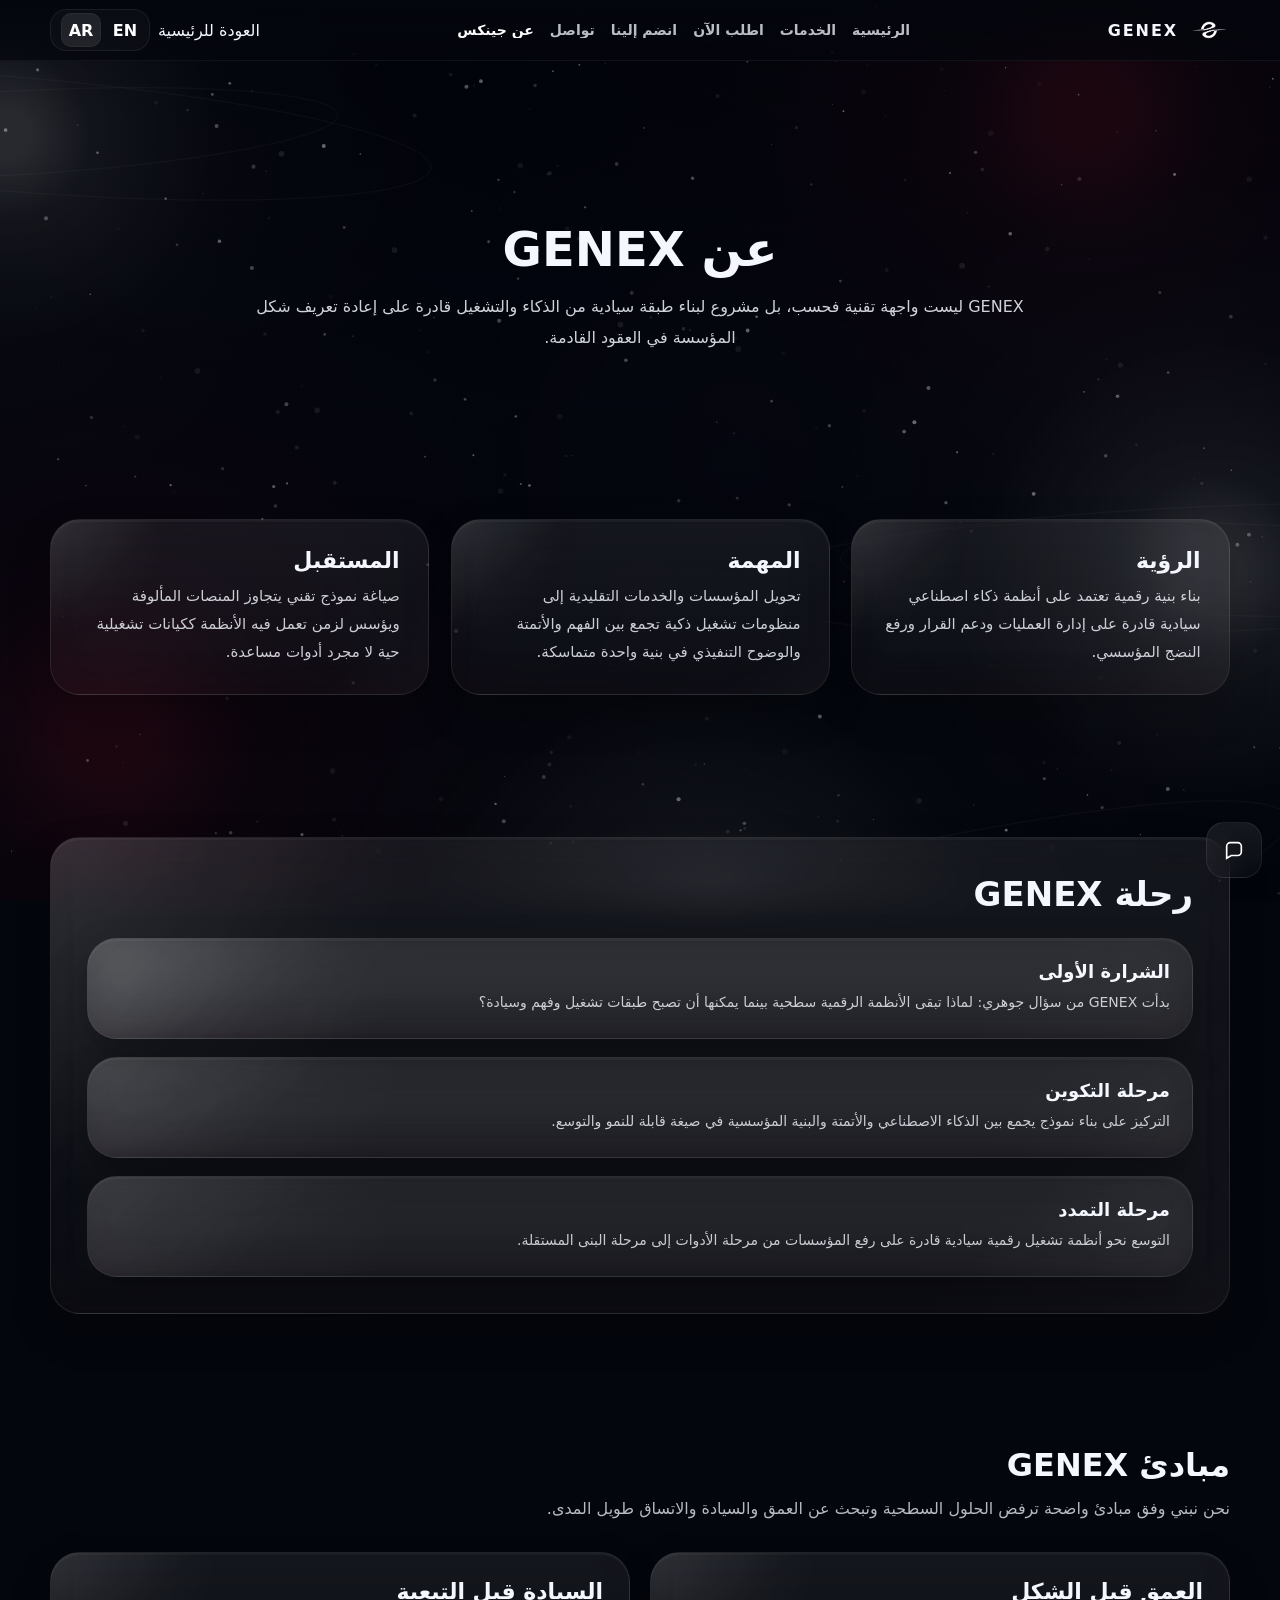
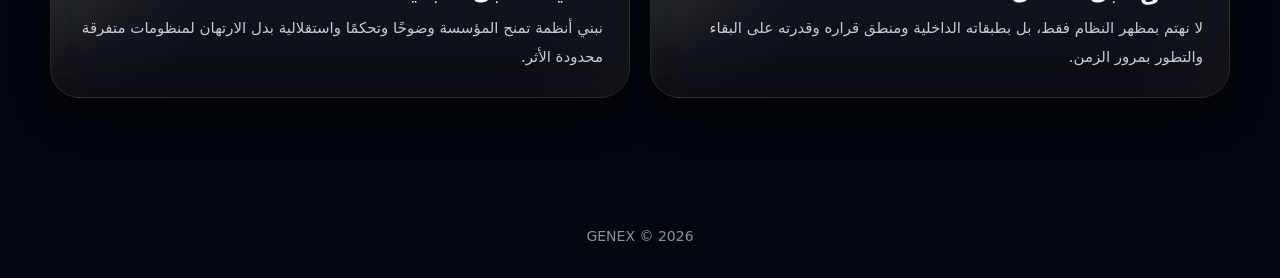
==== about.html @ aaf08a13 "Update about.html" ====
<!DOCTYPE html>
<html lang="ar" dir="rtl">
<head>
<meta charset="UTF-8">
<meta name="viewport" content="width=device-width, initial-scale=1.0">
<title>GENEX | عن جينكس</title>
<meta name="description" content="تعرف على رؤية GENEX لبناء أنظمة ذكاء اصطناعي سيادية وبنية تشغيلية تتجاوز النماذج التقليدية.">
<link rel="stylesheet" href="./assets/styles.css?v=921">
<link rel="stylesheet" href="./assets/genex-fx.css?v=921">
<style>.about-hero{padding:120px 0 70px;text-align:center}.about-hero h1{font-size:48px;margin-bottom:14px}.about-hero p{max-width:780px;margin:auto;opacity:.85;line-height:1.95}.about-grid{margin-top:70px;display:grid;grid-template-columns:repeat(3,1fr);gap:22px}.about-card{padding:28px}.about-card h3{margin:0 0 10px;font-size:22px}.about-card p{margin:0;opacity:.82;line-height:1.85;font-size:15px}.timeline{margin-top:90px;padding:36px}.timeline h2{margin:0 0 24px;font-size:34px}.timeline-list{display:grid;gap:18px}.timeline-item{padding:22px}.timeline-item strong{display:block;margin-bottom:8px;font-size:18px}.timeline-item p{margin:0;opacity:.8;line-height:1.85;font-size:14px}.principles{margin-top:80px}.principles-grid{display:grid;grid-template-columns:repeat(2,1fr);gap:20px;margin-top:28px}.principle-card{padding:26px}.principle-card h3{margin:0 0 10px;font-size:22px}.principle-card p{margin:0;opacity:.8;line-height:1.9;font-size:15px}@media(max-width:960px){.about-grid,.principles-grid{grid-template-columns:1fr}.about-hero h1{font-size:34px}}</style>
</head>
<body data-page="inner" data-intro="false" data-music="false">
<div class="page-transition" id="pageTransition"></div>
<div id="backFxWrap"><canvas id="backFxCanvas"></canvas><div class="back-vignette"></div></div>
<div id="sceneWrap"></div>
<div id="frontFxWrap"><canvas id="frontFxCanvas"></canvas><div class="front-fade"></div></div>
<div class="genex-page-shell">
<header class="site-header">
<div class="container site-header-inner">
<a class="brand" href="./index.html"><img src="./assets/logo.png" alt="GENEX"><span>GENEX</span></a>
<nav class="desktop-nav">
<a href="./index.html" class="" data-i18n="nav_home">الرئيسية</a>
<a href="./services.html" class="" data-i18n="nav_services">الخدمات</a>
<a href="./request.html" class="" data-i18n="nav_request">اطلب الآن</a>
<a href="./join.html" class="" data-i18n="nav_join">انضم إلينا</a>
<a href="./contact.html" class="" data-i18n="nav_contact">تواصل</a>
<a href="./about.html" class="active" data-nav-about>عن جينكس</a>
</nav>
<div class="header-actions">
<a class='back-home-btn' href='./index.html' data-i18n='back_home'>العودة للرئيسية</a>
<div class="lang-switch"><button data-lang="en">EN</button><button data-lang="ar" class="active">AR</button></div>

</div>
</div>
<div class="container">
<nav class="mobile-nav" id="mobileNav">
<a href="./index.html" class="" data-i18n="nav_home">الرئيسية</a>
<a href="./services.html" class="" data-i18n="nav_services">الخدمات</a>
<a href="./request.html" class="" data-i18n="nav_request">اطلب الآن</a>
<a href="./join.html" class="" data-i18n="nav_join">انضم إلينا</a>
<a href="./contact.html" class="" data-i18n="nav_contact">تواصل</a>
<a href="./about.html" class="active" data-nav-about>عن جينكس</a>
</nav></div></header><main class="genex-page-content"><section class="about-hero"><div class="container"><h1>عن GENEX</h1><p>GENEX ليست واجهة تقنية فحسب، بل مشروع لبناء طبقة سيادية من الذكاء والتشغيل قادرة على إعادة تعريف شكل المؤسسة في العقود القادمة.</p></div></section><section class="section"><div class="container"><div class="about-grid"><div class="about-card genex-card tilt-card"><h3>الرؤية</h3><p>بناء بنية رقمية تعتمد على أنظمة ذكاء اصطناعي سيادية قادرة على إدارة العمليات ودعم القرار ورفع النضج المؤسسي.</p></div><div class="about-card genex-card tilt-card"><h3>المهمة</h3><p>تحويل المؤسسات والخدمات التقليدية إلى منظومات تشغيل ذكية تجمع بين الفهم والأتمتة والوضوح التنفيذي في بنية واحدة متماسكة.</p></div><div class="about-card genex-card tilt-card"><h3>المستقبل</h3><p>صياغة نموذج تقني يتجاوز المنصات المألوفة ويؤسس لزمن تعمل فيه الأنظمة ككيانات تشغيلية حية لا مجرد أدوات مساعدة.</p></div></div></div></section><section class="section"><div class="container"><div class="timeline genex-panel tilt-card"><h2>رحلة GENEX</h2><div class="timeline-list"><div class="timeline-item genex-card tilt-card"><strong>الشرارة الأولى</strong><p>بدأت GENEX من سؤال جوهري: لماذا تبقى الأنظمة الرقمية سطحية بينما يمكنها أن تصبح طبقات تشغيل وفهم وسيادة؟</p></div><div class="timeline-item genex-card tilt-card"><strong>مرحلة التكوين</strong><p>التركيز على بناء نموذج يجمع بين الذكاء الاصطناعي والأتمتة والبنية المؤسسية في صيغة قابلة للنمو والتوسع.</p></div><div class="timeline-item genex-card tilt-card"><strong>مرحلة التمدد</strong><p>التوسع نحو أنظمة تشغيل رقمية سيادية قادرة على رفع المؤسسات من مرحلة الأدوات إلى مرحلة البنى المستقلة.</p></div></div></div></div></section><section class="section principles"><div class="container"><div class="section-title"><h2>مبادئ GENEX</h2><p>نحن نبني وفق مبادئ واضحة ترفض الحلول السطحية وتبحث عن العمق والسيادة والاتساق طويل المدى.</p></div><div class="principles-grid"><div class="principle-card genex-card tilt-card"><h3>العمق قبل الشكل</h3><p>لا نهتم بمظهر النظام فقط، بل بطبقاته الداخلية ومنطق قراره وقدرته على البقاء والتطور بمرور الزمن.</p></div><div class="principle-card genex-card tilt-card"><h3>السيادة قبل التبعية</h3><p>نبني أنظمة تمنح المؤسسة وضوحًا وتحكمًا واستقلالية بدل الارتهان لمنظومات متفرقة محدودة الأثر.</p></div></div></div></section></main>
<footer class="footer"><div class="container">GENEX © 2026</div></footer>
</div>
<script>
(function(){
const translations={
ar:{nav_home:"الرئيسية",nav_services:"الخدمات",nav_request:"اطلب الآن",nav_join:"انضم إلينا",nav_contact:"تواصل",back_home:"العودة للرئيسية"},
en:{nav_home:"Home",nav_services:"Services",nav_request:"Request Now",nav_join:"Join Us",nav_contact:"Contact",back_home:"Back to Home"}
};
function applyLanguage(lang){
 document.documentElement.lang=lang;
 document.documentElement.dir=lang==="ar"?"rtl":"ltr";
 localStorage.setItem("genex_lang",lang);
 const dict=translations[lang];
 document.querySelectorAll("[data-i18n]").forEach(el=>{const key=el.getAttribute("data-i18n"); if(dict[key]) el.textContent=dict[key];});
 document.querySelectorAll(".lang-switch button").forEach(btn=>btn.classList.toggle("active",btn.dataset.lang===lang));
 document.querySelectorAll("[data-nav-about]").forEach(link=>link.textContent=lang==="ar"?"عن جينكس":"About GENEX");
}
window.applyGENEXLanguage = applyLanguage;
 
document.querySelectorAll(".lang-switch button").forEach(btn=>btn.addEventListener("click",()=>applyLanguage(btn.dataset.lang)));
applyLanguage(localStorage.getItem("genex_lang")||"ar");
})();
</script>
<script src="./assets/genex-fx.js?v=921"></script>
</body></html>
---- assets/styles.css ----
*{
  box-sizing:border-box;
}

html,body{
  margin:0;
  padding:0;
  min-height:100%;
  background:#04060d;
  color:#f5f7ff;
  font-family:system-ui,-apple-system,BlinkMacSystemFont,"Segoe UI",Roboto,"Helvetica Neue",Arial,sans-serif;
  overflow-x:hidden;
}

body{
  position:relative;
}

a{
  color:inherit;
  text-decoration:none;
}

button,
input,
textarea,
select{
  font:inherit;
}

img{
  max-width:100%;
  display:block;
}

html,
body,
a,
button{
  -webkit-tap-highlight-color:transparent;
  tap-highlight-color:transparent;
}

.container{
  width:min(1180px, calc(100% - 24px));
  margin-inline:auto;
}

.genex-page-shell{
  position:relative;
  z-index:5;
  min-height:100vh;
}

.genex-page-content{
  position:relative;
  z-index:5;
  padding-bottom:80px;
}

.site-header{
  position:sticky;
  top:0;
  z-index:60;
  width:100%;
  padding:6px 0;
  background:linear-gradient(180deg, rgba(4,6,13,.88), rgba(4,6,13,.68));
  backdrop-filter:blur(14px);
  -webkit-backdrop-filter:blur(14px);
  border-bottom:1px solid rgba(255,255,255,.05);
}

.site-header-inner{
  display:flex;
  align-items:center;
  justify-content:space-between;
  gap:10px;
  min-height:48px;
}

.brand{
  display:flex;
  align-items:center;
  gap:10px;
  flex:0 0 auto;
}

.brand img{
  width:42px;
  height:42px;
  object-fit:contain;
}

.brand span{
  font-size:16px;
  font-weight:900;
  letter-spacing:.12em;
  white-space:nowrap;
}

.header-actions{
  display:flex;
  align-items:center;
  gap:8px;
  flex:0 0 auto;
}

.lang-switch{
  display:flex;
  align-items:center;
  gap:4px;
  padding:4px;
  height:42px;
  min-width:100px;
  border-radius:16px;
  background:rgba(255,255,255,.03);
  border:1px solid rgba(255,255,255,.07);
  backdrop-filter:blur(10px);
  -webkit-backdrop-filter:blur(10px);
}

.lang-switch button{
  appearance:none;
  border:none;
  outline:none;
  background:transparent;
  color:#fff;
  width:40px;
  min-width:40px;
  height:34px;
  border-radius:10px;
  font-weight:800;
  cursor:pointer;
  flex:0 0 40px;
  transform:none !important;
  transition:
    background .2s ease,
    box-shadow .2s ease,
    opacity .2s ease,
    color .2s ease;
}

.lang-switch button.active{
  background:rgba(255,255,255,.09);
  box-shadow:inset 0 0 0 1px rgba(255,255,255,.04);
}

.mobile-toggle{
  width:42px;
  min-width:42px;
  height:42px;
  flex:0 0 42px;
  padding:0;
  border:1px solid rgba(255,255,255,.07);
  outline:none;
  border-radius:16px;
  background:rgba(255,255,255,.03);
  display:none;
  align-items:center;
  justify-content:center;
  position:relative;
  cursor:pointer;
  backdrop-filter:blur(10px);
  -webkit-backdrop-filter:blur(10px);
  transition:
    background .2s ease,
    border-color .2s ease,
    transform .2s ease;
}

.mobile-toggle:hover{
  background:rgba(255,255,255,.05);
  border-color:rgba(255,255,255,.10);
}

.mobile-toggle .line{
  position:absolute;
  left:50%;
  width:16px;
  height:2px;
  border-radius:999px;
  background:#fff;
  transform:translateX(-50%);
  transition:
    transform .28s ease,
    top .28s ease,
    opacity .2s ease;
}

.mobile-toggle .line:nth-child(1){ top:14px; }
.mobile-toggle .line:nth-child(2){ top:20px; }
.mobile-toggle .line:nth-child(3){ top:26px; }

.mobile-toggle.is-open .line:nth-child(1){
  top:20px;
  transform:translateX(-50%) rotate(45deg);
}

.mobile-toggle.is-open .line:nth-child(2){
  opacity:0;
}

.mobile-toggle.is-open .line:nth-child(3){
  top:20px;
  transform:translateX(-50%) rotate(-45deg);
}

.desktop-nav{
  display:flex;
  align-items:center;
  gap:16px;
  flex-wrap:nowrap;
  overflow:hidden;
}

.desktop-nav a{
  color:rgba(245,247,255,.76);
  font-weight:700;
  font-size:14px;
  white-space:nowrap;
  transition:color .2s ease, opacity .2s ease;
}

.desktop-nav a:hover,
.desktop-nav a.active{
  color:#fff;
}

.mobile-nav{
  display:none !important;
  opacity:0;
  pointer-events:none;
  flex-direction:column;
  gap:14px;
  padding:18px;
  margin-top:12px;
  border-radius:22px;
  background:linear-gradient(180deg, rgba(255,255,255,.06), rgba(255,255,255,.035));
  border:1px solid rgba(255,255,255,.08);
  box-shadow:0 18px 40px rgba(0,0,0,.22);
  transform:translateY(-8px);
  transition:
    opacity .25s ease,
    transform .25s ease;
}

.mobile-nav.open{
  display:flex !important;
  opacity:1;
  pointer-events:auto;
  transform:translateY(0);
}

.mobile-nav a{
  display:flex;
  align-items:center;
  min-height:50px;
  padding:0 14px;
  border-radius:14px;
  font-size:16px;
  font-weight:800;
  color:rgba(245,247,255,.86);
  background:rgba(255,255,255,.025);
  border:1px solid transparent;
  transition:
    background .2s ease,
    border-color .2s ease,
    color .2s ease;
}

.mobile-nav a:hover,
.mobile-nav a.active{
  color:#fff;
  background:rgba(255,255,255,.05);
  border-color:rgba(255,255,255,.08);
}

.section{
  padding:26px 0;
}

.section-title{
  margin-bottom:22px;
}

.section-title h2{
  margin:0 0 10px;
  font-size:32px;
}

.section-title p{
  margin:0;
  color:rgba(245,247,255,.74);
  line-height:1.85;
  max-width:760px;
}

.genex-panel,
.genex-card{
  position:relative;
  overflow:hidden;
  background:
    radial-gradient(circle at top left, rgba(255,255,255,.06), transparent 28%),
    linear-gradient(180deg, rgba(255,255,255,.07), rgba(255,255,255,.03));
  border:1px solid rgba(255,255,255,.09);
  box-shadow:
    0 18px 40px rgba(0,0,0,.22),
    0 2px 0 rgba(255,255,255,.04) inset,
    0 -18px 35px rgba(90,8,18,.04) inset;
  backdrop-filter:blur(18px);
  -webkit-backdrop-filter:blur(18px);
  border-radius:30px;
  transform-style:preserve-3d;
  transition:
    transform .28s ease,
    box-shadow .28s ease,
    border-color .28s ease,
    background .28s ease;
}

.genex-panel::before,
.genex-card::before{
  content:"";
  position:absolute;
  inset:0;
  background:
    linear-gradient(135deg, rgba(255,255,255,.08), transparent 20%, transparent 80%, rgba(255,255,255,.03));
  pointer-events:none;
  opacity:.75;
}

.genex-panel:hover,
.genex-card:hover{
  border-color:rgba(255,255,255,.12);
  box-shadow:
    0 24px 56px rgba(0,0,0,.28),
    0 2px 0 rgba(255,255,255,.05) inset,
    0 -22px 40px rgba(90,8,18,.06) inset;
}

.reveal-on-scroll{
  opacity:0;
  transform:translateY(42px) scale(.975);
  filter:blur(10px);
  transition:
    opacity .9s ease,
    transform .9s ease,
    filter .9s ease;
  will-change:transform,opacity,filter;
}

.reveal-on-scroll.in-view{
  opacity:1;
  transform:translateY(0) scale(1);
  filter:blur(0);
}

.tilt-card{
  transform-style:preserve-3d;
  will-change:transform;
}

.tilt-card > *{
  position:relative;
  z-index:1;
}

.btn{
  display:inline-flex;
  align-items:center;
  justify-content:center;
  min-height:52px;
  padding:0 22px;
  border-radius:16px;
  border:1px solid rgba(255,255,255,.10);
  background:rgba(255,255,255,.05);
  color:#fff;
  font-weight:800;
  transition:
    transform .2s ease,
    background .2s ease,
    border-color .2s ease,
    box-shadow .2s ease;
}

.btn:hover{
  transform:translateY(-2px);
  border-color:rgba(255,255,255,.15);
  background:rgba(255,255,255,.07);
}

.btn.primary{
  background:linear-gradient(180deg, rgba(110,12,24,.30), rgba(255,255,255,.06));
  border-color:rgba(135,18,30,.22);
  box-shadow:0 12px 28px rgba(90,8,18,.12);
}

.form-grid{
  display:grid;
  grid-template-columns:repeat(2,minmax(0,1fr));
  gap:18px;
}

.form-group{
  display:flex;
  flex-direction:column;
  gap:8px;
}

.form-group.full{
  grid-column:1 / -1;
}

.form-group label{
  font-size:14px;
  font-weight:700;
  color:rgba(245,247,255,.82);
}

.form-group input,
.form-group textarea,
.form-group select{
  width:100%;
  min-height:52px;
  border-radius:14px;
  border:1px solid rgba(255,255,255,.10);
  background:rgba(255,255,255,.04);
  color:#fff;
  padding:14px 16px;
  outline:none;
}

.form-group textarea{
  min-height:150px;
  resize:vertical;
}

.footer{
  position:relative;
  z-index:5;
  padding:24px 0 34px;
  color:rgba(245,247,255,.58);
  text-align:center;
  font-size:14px;
}

@media (max-width:980px){
  .desktop-nav{
    display:none !important;
  }

  .mobile-toggle{
    display:flex !important;
  }

  .mobile-nav{
    display:none !important;
  }

  .mobile-nav.open{
    display:flex !important;
  }

  .brand img{
    width:40px;
    height:40px;
  }

  .brand span{
    font-size:15px;
    letter-spacing:.10em;
  }

  .header-actions{
    gap:8px;
  }

  .form-grid{
    grid-template-columns:1fr;
  }

  .form-group.full{
    grid-column:auto;
  }

  .section-title h2{
    font-size:28px;
  }
}

@media (min-width:981px){
  .desktop-nav{
    display:flex !important;
  }

  .mobile-toggle{
    display:none !important;
  }

  .mobile-nav{
    display:none !important;
  }
}
---- assets/genex-fx.css ----
/* ============================
GENEX VISUAL FX SYSTEM
============================ */

#backFxCanvas,
#frontFxCanvas{
position:fixed;
inset:0;
width:100%;
height:100%;
pointer-events:none;
z-index:0;
}

#frontFxCanvas{
z-index:1;
}

/* ============================
PAGE TRANSITION
============================ */

.page-transition{
position:fixed;
inset:0;
background:#04060d;
z-index:999;
opacity:0;
pointer-events:none;
transition:opacity .35s ease;
}

.page-transition.active{
opacity:1;
pointer-events:auto;
}

/* ============================
INTRO
============================ */

.genex-intro{
position:fixed;
inset:0;
z-index:1000;
display:flex;
align-items:center;
justify-content:center;
background:#02040a;
opacity:1;
transition:opacity .8s ease;
}

.genex-intro.hide{
opacity:0;
pointer-events:none;
}

.intro-core{
display:flex;
flex-direction:column;
align-items:center;
justify-content:center;
text-align:center;
gap:18px;
}

.intro-logo-wrap{
display:flex;
align-items:center;
justify-content:center;
}

.intro-logo{
width:150px;
opacity:.92;
animation:introWave 3s ease-in-out infinite;
}

.intro-title{
font-size:26px;
font-weight:900;
letter-spacing:.12em;
}

.intro-subtitle{
font-size:14px;
color:rgba(255,255,255,.65);
}

@keyframes introWave{

0%{
transform:scale(1) rotate(0deg);
}

50%{
transform:scale(1.06) rotate(.6deg);
}

100%{
transform:scale(1) rotate(0deg);
}

}

/* ============================
MUSIC BUTTON
============================ */

#musicToggle{
position:fixed;
left:18px;
bottom:22px;
width:50px;
height:50px;
border-radius:50%;
border:1px solid rgba(255,255,255,.08);
background:rgba(255,255,255,.05);
color:#fff;
font-size:18px;
display:flex;
align-items:center;
justify-content:center;
cursor:pointer;
z-index:120;
backdrop-filter:blur(14px);
-webkit-backdrop-filter:blur(14px);
transition:
transform .25s ease,
background .25s ease,
border-color .25s ease;
}

#musicToggle:hover{
transform:translateY(-2px);
background:rgba(255,255,255,.08);
border-color:rgba(255,255,255,.15);
}

/* ============================
CHAT BUTTON
============================ */

#chatToggle{
position:fixed;
right:18px;
bottom:22px;
width:56px;
height:56px;
border-radius:18px;
border:1px solid rgba(255,255,255,.08);
background:linear-gradient(180deg, rgba(255,255,255,.08), rgba(255,255,255,.03));
display:flex;
align-items:center;
justify-content:center;
color:#fff;
cursor:pointer;
z-index:120;
backdrop-filter:blur(14px);
-webkit-backdrop-filter:blur(14px);
transition:
transform .25s ease,
background .25s ease,
border-color .25s ease;
}

#chatToggle:hover{
transform:translateY(-3px);
background:rgba(255,255,255,.1);
border-color:rgba(255,255,255,.16);
}

#chatToggle svg{
width:22px;
height:22px;
}

/* ============================
CHAT PANEL
============================ */

#chatPanel{
position:fixed;
right:18px;
bottom:86px;
width:260px;
border-radius:18px;
background:rgba(255,255,255,.05);
border:1px solid rgba(255,255,255,.08);
backdrop-filter:blur(16px);
-webkit-backdrop-filter:blur(16px);
overflow:hidden;
z-index:120;
transform:translateY(14px);
opacity:0;
pointer-events:none;
transition:
opacity .28s ease,
transform .28s ease;
}

#chatPanel.open{
opacity:1;
pointer-events:auto;
transform:translateY(0);
}

.chat-head{
display:flex;
align-items:center;
justify-content:space-between;
padding:12px 14px;
font-weight:800;
border-bottom:1px solid rgba(255,255,255,.06);
}

.chat-close{
border:none;
background:none;
color:#fff;
font-size:18px;
cursor:pointer;
}

.chat-body{
padding:14px;
display:flex;
flex-direction:column;
gap:12px;
}

.chat-bubble{
font-size:14px;
line-height:1.6;
color:rgba(255,255,255,.78);
}

.chat-actions{
display:flex;
flex-direction:column;
gap:8px;
}

.chat-link{
display:flex;
align-items:center;
justify-content:center;
min-height:38px;
border-radius:12px;
background:rgba(255,255,255,.06);
border:1px solid rgba(255,255,255,.08);
font-weight:700;
font-size:13px;
transition:
background .2s ease,
border-color .2s ease;
}

.chat-link:hover{
background:rgba(255,255,255,.1);
border-color:rgba(255,255,255,.16);
}

/* ============================
SCROLLBAR
============================ */

::-webkit-scrollbar{
width:8px;
}

::-webkit-scrollbar-track{
background:#02040a;
}

::-webkit-scrollbar-thumb{
background:rgba(255,255,255,.15);
border-radius:20px;
}

::-webkit-scrollbar-thumb:hover{
background:rgba(255,255,255,.25);
}
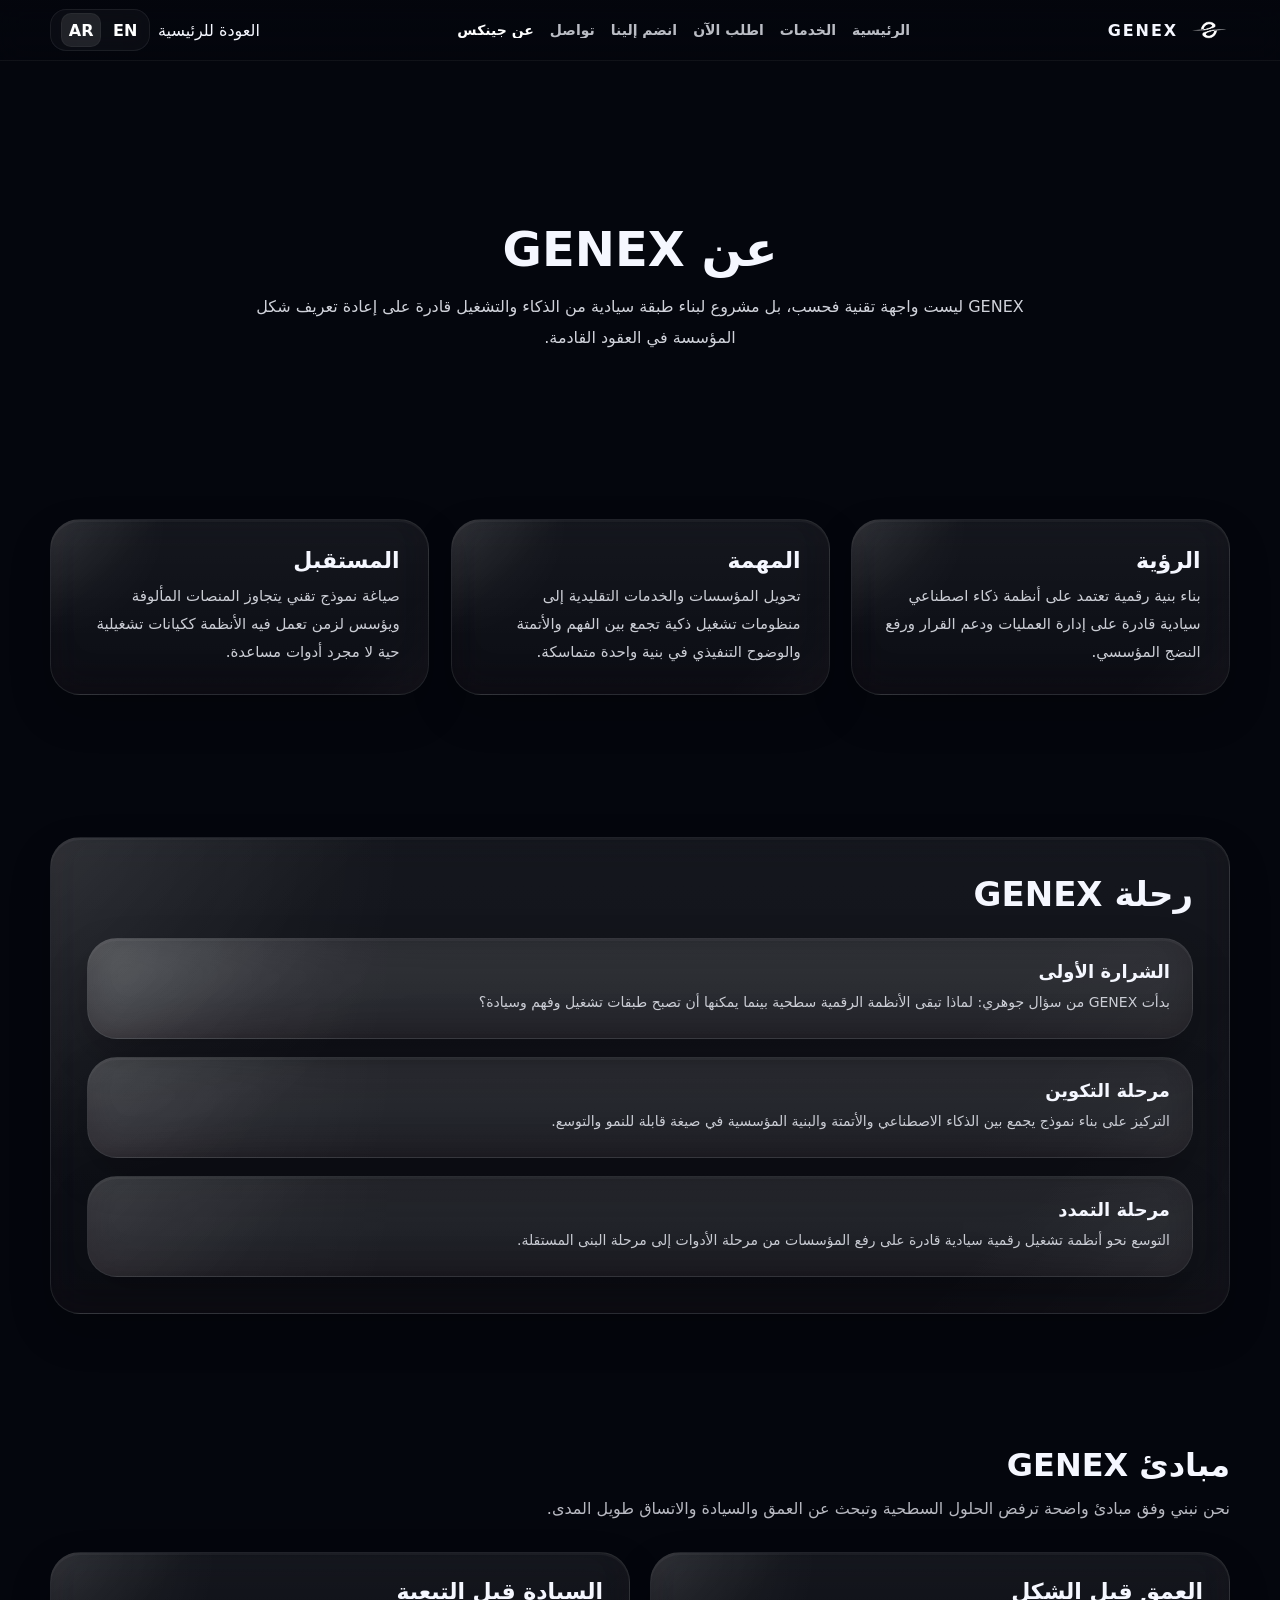
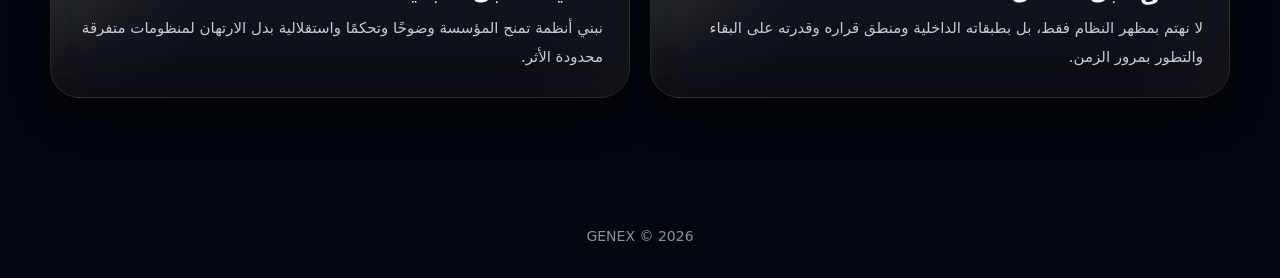
==== commit 0b63f644: "Update about.html" ====
--- a/about.html
+++ b/about.html
@@ -65,4 +65,5 @@
 })();
 </script>
 <script src="./assets/genex-fx.js?v=921"></script>
+<script src="./assets/genex-engine-v2.js?v=1"></script>
 </body></html>
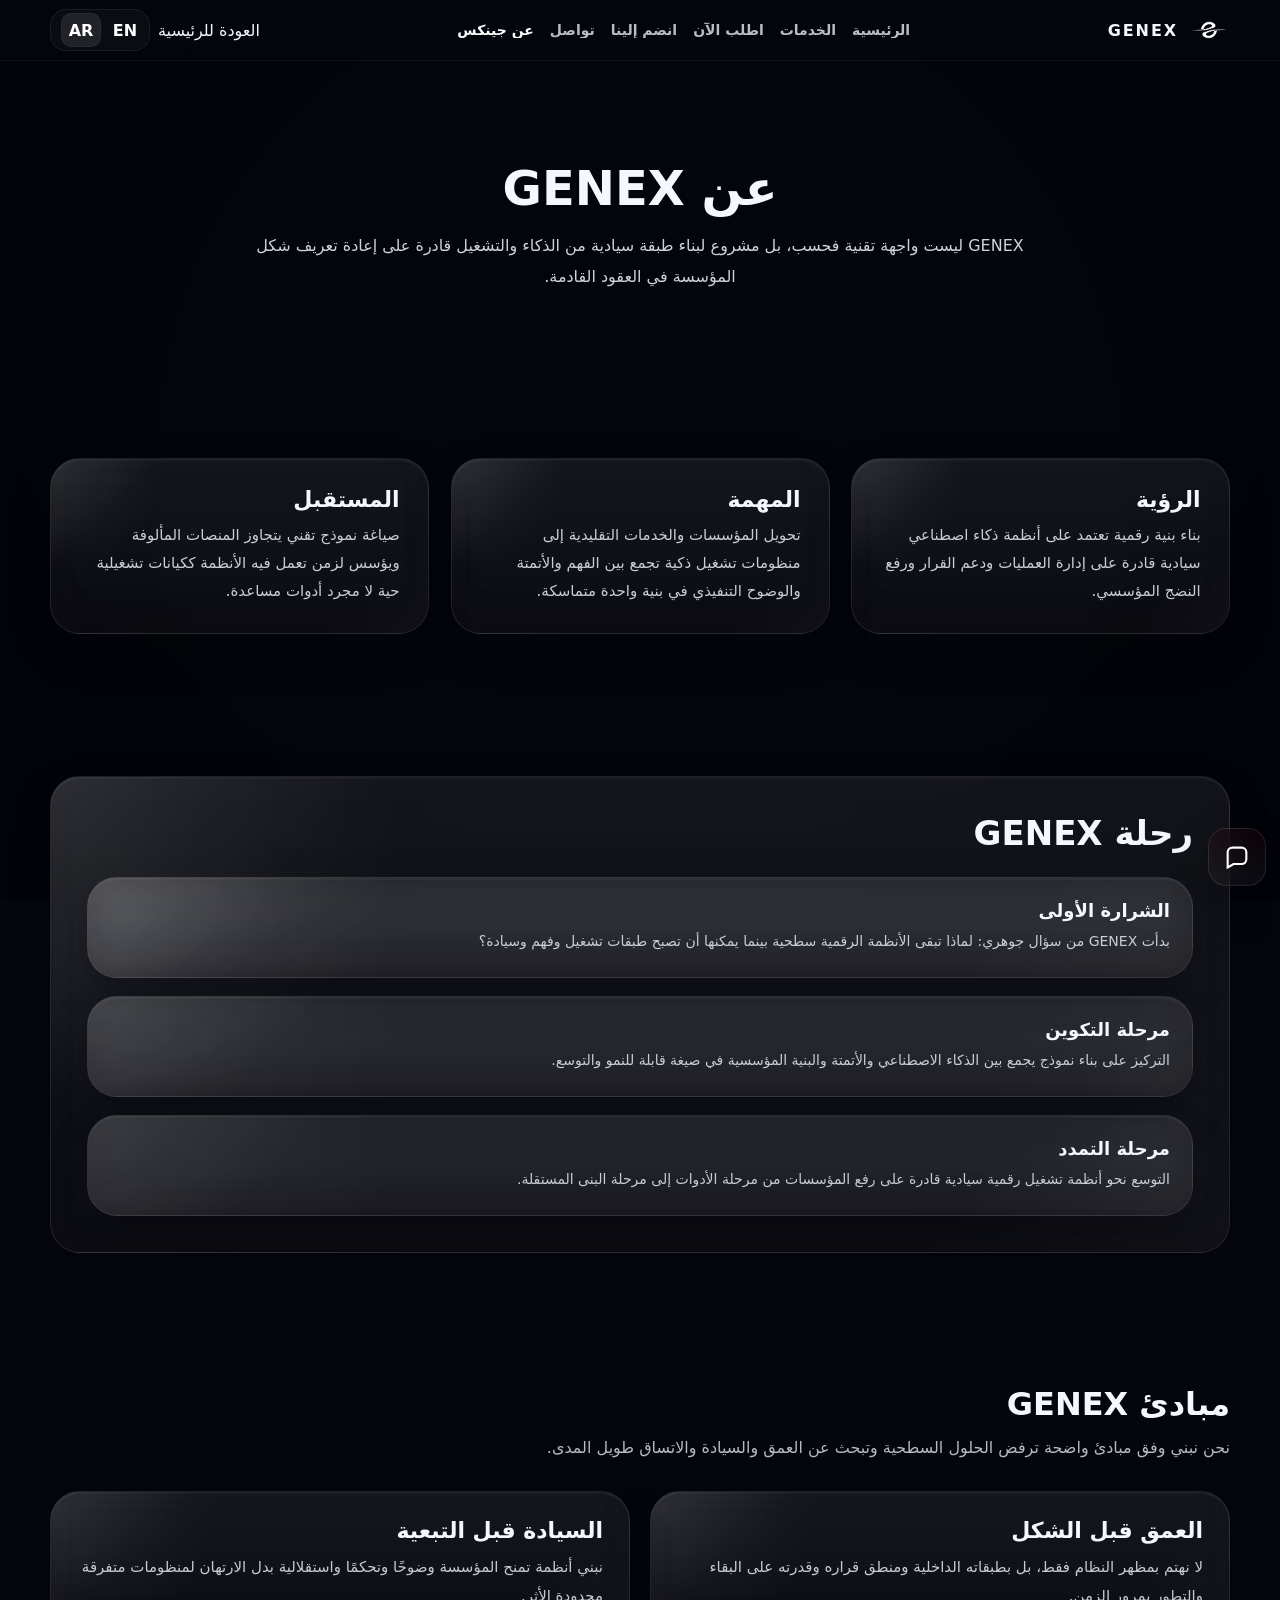
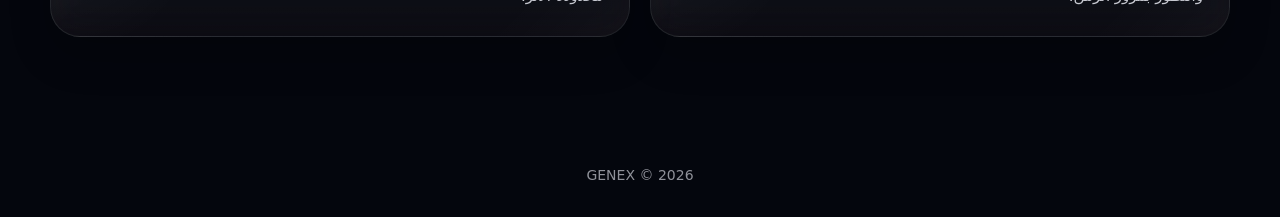
==== commit 850c8b82: "Update about.html" ====
--- a/about.html
+++ b/about.html
@@ -5,8 +5,8 @@
 <meta name="viewport" content="width=device-width, initial-scale=1.0">
 <title>GENEX | عن جينكس</title>
 <meta name="description" content="تعرف على رؤية GENEX لبناء أنظمة ذكاء اصطناعي سيادية وبنية تشغيلية تتجاوز النماذج التقليدية.">
-<link rel="stylesheet" href="./assets/styles.css?v=921">
-<link rel="stylesheet" href="./assets/genex-fx.css?v=921">
+<link rel="stylesheet" href="./assets/styles.css?v=916">
+<link rel="stylesheet" href="./assets/genex-fx.css?v=904">
 <style>.about-hero{padding:120px 0 70px;text-align:center}.about-hero h1{font-size:48px;margin-bottom:14px}.about-hero p{max-width:780px;margin:auto;opacity:.85;line-height:1.95}.about-grid{margin-top:70px;display:grid;grid-template-columns:repeat(3,1fr);gap:22px}.about-card{padding:28px}.about-card h3{margin:0 0 10px;font-size:22px}.about-card p{margin:0;opacity:.82;line-height:1.85;font-size:15px}.timeline{margin-top:90px;padding:36px}.timeline h2{margin:0 0 24px;font-size:34px}.timeline-list{display:grid;gap:18px}.timeline-item{padding:22px}.timeline-item strong{display:block;margin-bottom:8px;font-size:18px}.timeline-item p{margin:0;opacity:.8;line-height:1.85;font-size:14px}.principles{margin-top:80px}.principles-grid{display:grid;grid-template-columns:repeat(2,1fr);gap:20px;margin-top:28px}.principle-card{padding:26px}.principle-card h3{margin:0 0 10px;font-size:22px}.principle-card p{margin:0;opacity:.8;line-height:1.9;font-size:15px}@media(max-width:960px){.about-grid,.principles-grid{grid-template-columns:1fr}.about-hero h1{font-size:34px}}</style>
 </head>
 <body data-page="inner" data-intro="false" data-music="false">
@@ -58,12 +58,9 @@
  document.querySelectorAll(".lang-switch button").forEach(btn=>btn.classList.toggle("active",btn.dataset.lang===lang));
  document.querySelectorAll("[data-nav-about]").forEach(link=>link.textContent=lang==="ar"?"عن جينكس":"About GENEX");
 }
-window.applyGENEXLanguage = applyLanguage;
- 
 document.querySelectorAll(".lang-switch button").forEach(btn=>btn.addEventListener("click",()=>applyLanguage(btn.dataset.lang)));
 applyLanguage(localStorage.getItem("genex_lang")||"ar");
 })();
 </script>
-<script src="./assets/genex-fx.js?v=921"></script>
-<script src="./assets/genex-engine-v2.js?v=1"></script>
+<script src="./assets/genex-fx.js?v=916"></script>
 </body></html>
--- a/assets/styles.css
+++ b/assets/styles.css
@@ -59,15 +59,19 @@
 }
 
 .site-header{
-  position:sticky;
+  position:fixed;
   top:0;
-  z-index:60;
+  left:0;
+  right:0;
+  z-index:1000;
   width:100%;
   padding:6px 0;
   background:linear-gradient(180deg, rgba(4,6,13,.88), rgba(4,6,13,.68));
   backdrop-filter:blur(14px);
   -webkit-backdrop-filter:blur(14px);
   border-bottom:1px solid rgba(255,255,255,.05);
+  opacity:1 !important;
+  transform:none !important;
 }
 
 .site-header-inner{
@@ -145,6 +149,8 @@
   box-shadow:inset 0 0 0 1px rgba(255,255,255,.04);
 }
 
+/* ===== HAMBURGER HARD FIX ===== */
+
 .mobile-toggle{
   width:42px;
   min-width:42px;
@@ -162,25 +168,19 @@
   cursor:pointer;
   backdrop-filter:blur(10px);
   -webkit-backdrop-filter:blur(10px);
-  transition:
-    background .2s ease,
-    border-color .2s ease,
-    transform .2s ease;
-}
-
-.mobile-toggle:hover{
-  background:rgba(255,255,255,.05);
-  border-color:rgba(255,255,255,.10);
+  overflow:hidden;
 }
 
 .mobile-toggle .line{
   position:absolute;
-  left:50%;
-  width:16px;
+  display:block !important;
+  width:18px;
   height:2px;
   border-radius:999px;
-  background:#fff;
+  background:#ffffff !important;
+  left:50%;
   transform:translateX(-50%);
+  opacity:1 !important;
   transition:
     transform .28s ease,
     top .28s ease,
@@ -197,7 +197,7 @@
 }
 
 .mobile-toggle.is-open .line:nth-child(2){
-  opacity:0;
+  opacity:0 !important;
 }
 
 .mobile-toggle.is-open .line:nth-child(3){
@@ -487,17 +487,3 @@
     font-size:28px;
   }
 }
-
-@media (min-width:981px){
-  .desktop-nav{
-    display:flex !important;
-  }
-
-  .mobile-toggle{
-    display:none !important;
-  }
-
-  .mobile-nav{
-    display:none !important;
-  }
-}
--- a/assets/genex-fx.css
+++ b/assets/genex-fx.css
@@ -1,284 +1,194 @@
-/* ============================
-GENEX VISUAL FX SYSTEM
-============================ */
+#backFxWrap,
+#sceneWrap,
+#frontFxWrap{
+  position:fixed;
+  inset:0;
+  width:100vw;
+  height:100vh;
+  pointer-events:none;
+  z-index:0;
+}
+
+#sceneWrap{ z-index:1; }
+#frontFxWrap{ z-index:2; }
 
 #backFxCanvas,
 #frontFxCanvas{
-position:fixed;
-inset:0;
-width:100%;
-height:100%;
-pointer-events:none;
-z-index:0;
+  position:absolute;
+  inset:0;
+  width:100%;
+  height:100%;
+  display:block;
 }
 
-#frontFxCanvas{
-z-index:1;
+.back-vignette{
+  position:absolute;
+  inset:0;
+  background:
+    radial-gradient(circle at 50% 30%, transparent 0%, rgba(0,0,0,.05) 48%, rgba(0,0,0,.22) 100%),
+    linear-gradient(180deg, rgba(4,6,13,0), rgba(4,6,13,.08));
 }
 
-/* ============================
-PAGE TRANSITION
-============================ */
+.front-fade{
+  position:absolute;
+  inset:0;
+  background:
+    radial-gradient(circle at 50% 50%, transparent 0%, transparent 60%, rgba(4,6,13,.05) 100%);
+}
 
 .page-transition{
-position:fixed;
-inset:0;
-background:#04060d;
-z-index:999;
-opacity:0;
-pointer-events:none;
-transition:opacity .35s ease;
+  position:fixed;
+  inset:0;
+  z-index:9998;
+  pointer-events:none;
+  opacity:0;
+  background:
+    radial-gradient(circle at 50% 50%, rgba(255,255,255,.03), transparent 30%),
+    radial-gradient(circle at 50% 50%, rgba(90,8,18,.08), transparent 42%),
+    rgba(4,6,13,.94);
+  transition:opacity .42s ease;
 }
 
 .page-transition.active{
-opacity:1;
-pointer-events:auto;
+  opacity:1;
 }
 
-/* ============================
-INTRO
-============================ */
-
-.genex-intro{
-position:fixed;
-inset:0;
-z-index:1000;
-display:flex;
-align-items:center;
-justify-content:center;
-background:#02040a;
-opacity:1;
-transition:opacity .8s ease;
+#musicToggle{
+  position:fixed;
+  left:14px;
+  bottom:14px;
+  z-index:80;
+  width:54px;
+  height:54px;
+  border-radius:50%;
+  border:1px solid rgba(255,255,255,.10);
+  background:radial-gradient(circle at 35% 30%, rgba(255,255,255,.08), transparent 45%), linear-gradient(180deg, rgba(255,255,255,.06), rgba(255,255,255,.03));
+  color:#fff;
+  backdrop-filter:blur(14px);
+  -webkit-backdrop-filter:blur(14px);
+  box-shadow:0 12px 32px rgba(0,0,0,.20);
+  font-size:22px;
+  cursor:pointer;
 }
 
-.genex-intro.hide{
-opacity:0;
-pointer-events:none;
-}
-
-.intro-core{
-display:flex;
-flex-direction:column;
-align-items:center;
-justify-content:center;
-text-align:center;
-gap:18px;
-}
-
-.intro-logo-wrap{
-display:flex;
-align-items:center;
-justify-content:center;
-}
-
-.intro-logo{
-width:150px;
-opacity:.92;
-animation:introWave 3s ease-in-out infinite;
-}
-
-.intro-title{
-font-size:26px;
-font-weight:900;
-letter-spacing:.12em;
-}
-
-.intro-subtitle{
-font-size:14px;
-color:rgba(255,255,255,.65);
-}
-
-@keyframes introWave{
-
-0%{
-transform:scale(1) rotate(0deg);
-}
-
-50%{
-transform:scale(1.06) rotate(.6deg);
-}
-
-100%{
-transform:scale(1) rotate(0deg);
-}
-
-}
-
-/* ============================
-MUSIC BUTTON
-============================ */
-
-#musicToggle{
-position:fixed;
-left:18px;
-bottom:22px;
-width:50px;
-height:50px;
-border-radius:50%;
-border:1px solid rgba(255,255,255,.08);
-background:rgba(255,255,255,.05);
-color:#fff;
-font-size:18px;
-display:flex;
-align-items:center;
-justify-content:center;
-cursor:pointer;
-z-index:120;
-backdrop-filter:blur(14px);
--webkit-backdrop-filter:blur(14px);
-transition:
-transform .25s ease,
-background .25s ease,
-border-color .25s ease;
-}
-
-#musicToggle:hover{
-transform:translateY(-2px);
-background:rgba(255,255,255,.08);
-border-color:rgba(255,255,255,.15);
-}
-
-/* ============================
-CHAT BUTTON
-============================ */
-
 #chatToggle{
-position:fixed;
-right:18px;
-bottom:22px;
-width:56px;
-height:56px;
-border-radius:18px;
-border:1px solid rgba(255,255,255,.08);
-background:linear-gradient(180deg, rgba(255,255,255,.08), rgba(255,255,255,.03));
-display:flex;
-align-items:center;
-justify-content:center;
-color:#fff;
-cursor:pointer;
-z-index:120;
-backdrop-filter:blur(14px);
--webkit-backdrop-filter:blur(14px);
-transition:
-transform .25s ease,
-background .25s ease,
-border-color .25s ease;
-}
-
-#chatToggle:hover{
-transform:translateY(-3px);
-background:rgba(255,255,255,.1);
-border-color:rgba(255,255,255,.16);
+  position:fixed;
+  right:14px;
+  bottom:14px;
+  z-index:80;
+  width:58px;
+  height:58px;
+  border-radius:18px;
+  border:1px solid rgba(255,255,255,.10);
+  background:linear-gradient(180deg, rgba(90,8,18,.14), rgba(255,255,255,.04));
+  color:#fff;
+  backdrop-filter:blur(16px);
+  -webkit-backdrop-filter:blur(16px);
+  box-shadow:0 16px 40px rgba(0,0,0,.22);
+  cursor:pointer;
+  display:grid;
+  place-items:center;
 }
 
 #chatToggle svg{
-width:22px;
-height:22px;
+  width:28px;
+  height:28px;
+  display:block;
 }
 
-/* ============================
-CHAT PANEL
-============================ */
-
 #chatPanel{
-position:fixed;
-right:18px;
-bottom:86px;
-width:260px;
-border-radius:18px;
-background:rgba(255,255,255,.05);
-border:1px solid rgba(255,255,255,.08);
-backdrop-filter:blur(16px);
--webkit-backdrop-filter:blur(16px);
-overflow:hidden;
-z-index:120;
-transform:translateY(14px);
-opacity:0;
-pointer-events:none;
-transition:
-opacity .28s ease,
-transform .28s ease;
+  position:fixed;
+  right:14px;
+  bottom:84px;
+  z-index:80;
+  width:min(340px,calc(100vw - 20px));
+  border-radius:26px;
+  border:1px solid rgba(255,255,255,.10);
+  background:linear-gradient(180deg, rgba(255,255,255,.07), rgba(255,255,255,.035));
+  box-shadow:0 20px 50px rgba(0,0,0,.28);
+  backdrop-filter:blur(18px);
+  -webkit-backdrop-filter:blur(18px);
+  opacity:0;
+  visibility:hidden;
+  transform:translateY(18px) scale(.98);
+  transition:opacity .28s ease, transform .28s ease, visibility .28s ease;
+  overflow:hidden;
 }
 
 #chatPanel.open{
-opacity:1;
-pointer-events:auto;
-transform:translateY(0);
+  opacity:1;
+  visibility:visible;
+  transform:translateY(0) scale(1);
 }
 
 .chat-head{
-display:flex;
-align-items:center;
-justify-content:space-between;
-padding:12px 14px;
-font-weight:800;
-border-bottom:1px solid rgba(255,255,255,.06);
+  padding:16px 16px 14px;
+  border-bottom:1px solid rgba(255,255,255,.08);
+  display:flex;
+  align-items:center;
+  justify-content:space-between;
+  gap:10px;
+}
+
+.chat-head strong{
+  font-size:15px;
 }
 
 .chat-close{
-border:none;
-background:none;
-color:#fff;
-font-size:18px;
-cursor:pointer;
+  border:none;
+  background:transparent;
+  color:#fff;
+  font-size:20px;
+  line-height:1;
+  cursor:pointer;
 }
 
 .chat-body{
-padding:14px;
-display:flex;
-flex-direction:column;
-gap:12px;
+  padding:16px;
+  display:grid;
+  gap:12px;
 }
 
 .chat-bubble{
-font-size:14px;
-line-height:1.6;
-color:rgba(255,255,255,.78);
+  padding:14px;
+  border-radius:18px;
+  background:rgba(255,255,255,.05);
+  border:1px solid rgba(255,255,255,.08);
+  color:rgba(245,247,255,.78);
+  line-height:1.75;
+  font-size:14px;
 }
 
 .chat-actions{
-display:flex;
-flex-direction:column;
-gap:8px;
+  display:grid;
+  gap:10px;
 }
 
 .chat-link{
-display:flex;
-align-items:center;
-justify-content:center;
-min-height:38px;
-border-radius:12px;
-background:rgba(255,255,255,.06);
-border:1px solid rgba(255,255,255,.08);
-font-weight:700;
-font-size:13px;
-transition:
-background .2s ease,
-border-color .2s ease;
+  display:flex;
+  align-items:center;
+  justify-content:center;
+  min-height:48px;
+  border-radius:16px;
+  border:1px solid rgba(255,255,255,.10);
+  background:rgba(255,255,255,.06);
+  color:#fff;
+  font-weight:800;
 }
 
-.chat-link:hover{
-background:rgba(255,255,255,.1);
-border-color:rgba(255,255,255,.16);
-}
-
-/* ============================
-SCROLLBAR
-============================ */
-
 ::-webkit-scrollbar{
-width:8px;
+  width:8px;
 }
 
 ::-webkit-scrollbar-track{
-background:#02040a;
+  background:#02040a;
 }
 
 ::-webkit-scrollbar-thumb{
-background:rgba(255,255,255,.15);
-border-radius:20px;
+  background:rgba(255,255,255,.15);
+  border-radius:20px;
 }
 
 ::-webkit-scrollbar-thumb:hover{
-background:rgba(255,255,255,.25);
+  background:rgba(255,255,255,.25);
 }
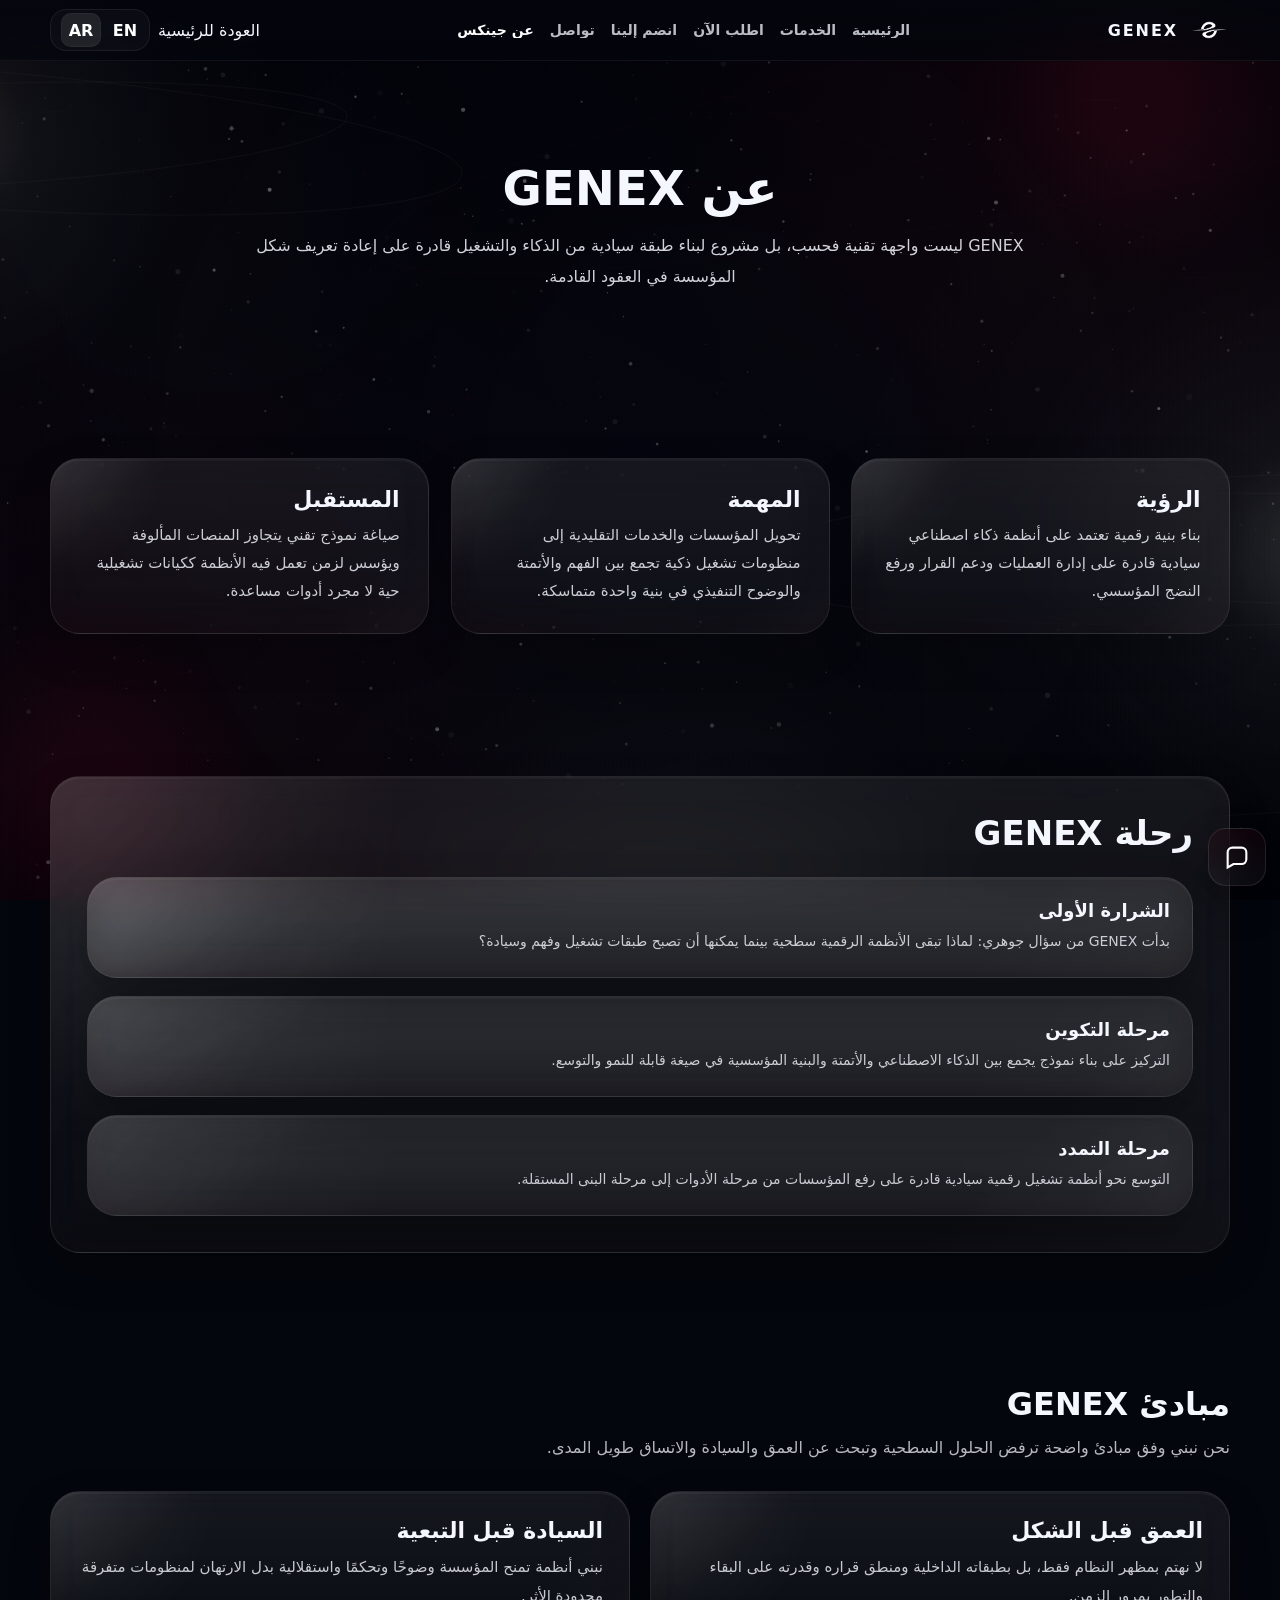
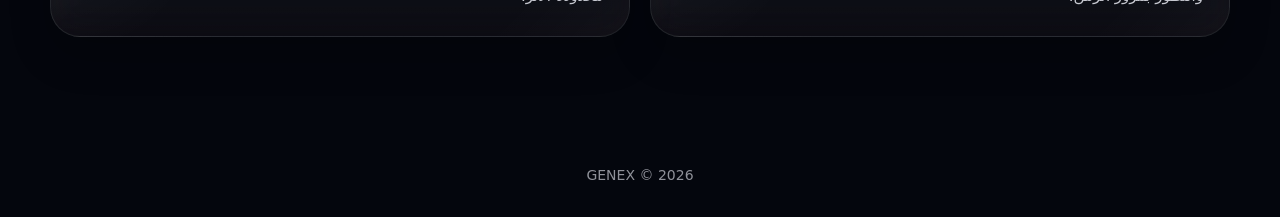
==== commit 786ab8e4: "Update about.html" ====
--- a/about.html
+++ b/about.html
@@ -5,8 +5,8 @@
 <meta name="viewport" content="width=device-width, initial-scale=1.0">
 <title>GENEX | عن جينكس</title>
 <meta name="description" content="تعرف على رؤية GENEX لبناء أنظمة ذكاء اصطناعي سيادية وبنية تشغيلية تتجاوز النماذج التقليدية.">
-<link rel="stylesheet" href="./assets/styles.css?v=916">
-<link rel="stylesheet" href="./assets/genex-fx.css?v=904">
+<link rel="stylesheet" href="./assets/styles.css?v=2101" />
+<link rel="stylesheet" href="./assets/genex-fx.css?v=2101" />
 <style>.about-hero{padding:120px 0 70px;text-align:center}.about-hero h1{font-size:48px;margin-bottom:14px}.about-hero p{max-width:780px;margin:auto;opacity:.85;line-height:1.95}.about-grid{margin-top:70px;display:grid;grid-template-columns:repeat(3,1fr);gap:22px}.about-card{padding:28px}.about-card h3{margin:0 0 10px;font-size:22px}.about-card p{margin:0;opacity:.82;line-height:1.85;font-size:15px}.timeline{margin-top:90px;padding:36px}.timeline h2{margin:0 0 24px;font-size:34px}.timeline-list{display:grid;gap:18px}.timeline-item{padding:22px}.timeline-item strong{display:block;margin-bottom:8px;font-size:18px}.timeline-item p{margin:0;opacity:.8;line-height:1.85;font-size:14px}.principles{margin-top:80px}.principles-grid{display:grid;grid-template-columns:repeat(2,1fr);gap:20px;margin-top:28px}.principle-card{padding:26px}.principle-card h3{margin:0 0 10px;font-size:22px}.principle-card p{margin:0;opacity:.8;line-height:1.9;font-size:15px}@media(max-width:960px){.about-grid,.principles-grid{grid-template-columns:1fr}.about-hero h1{font-size:34px}}</style>
 </head>
 <body data-page="inner" data-intro="false" data-music="false">
@@ -62,5 +62,6 @@
 applyLanguage(localStorage.getItem("genex_lang")||"ar");
 })();
 </script>
-<script src="./assets/genex-fx.js?v=916"></script>
+<script src="./assets/genex-fx.js?v=2101"></script>
+<script src="./assets/genex-engine-v2.js?v=2101"></script>
 </body></html>
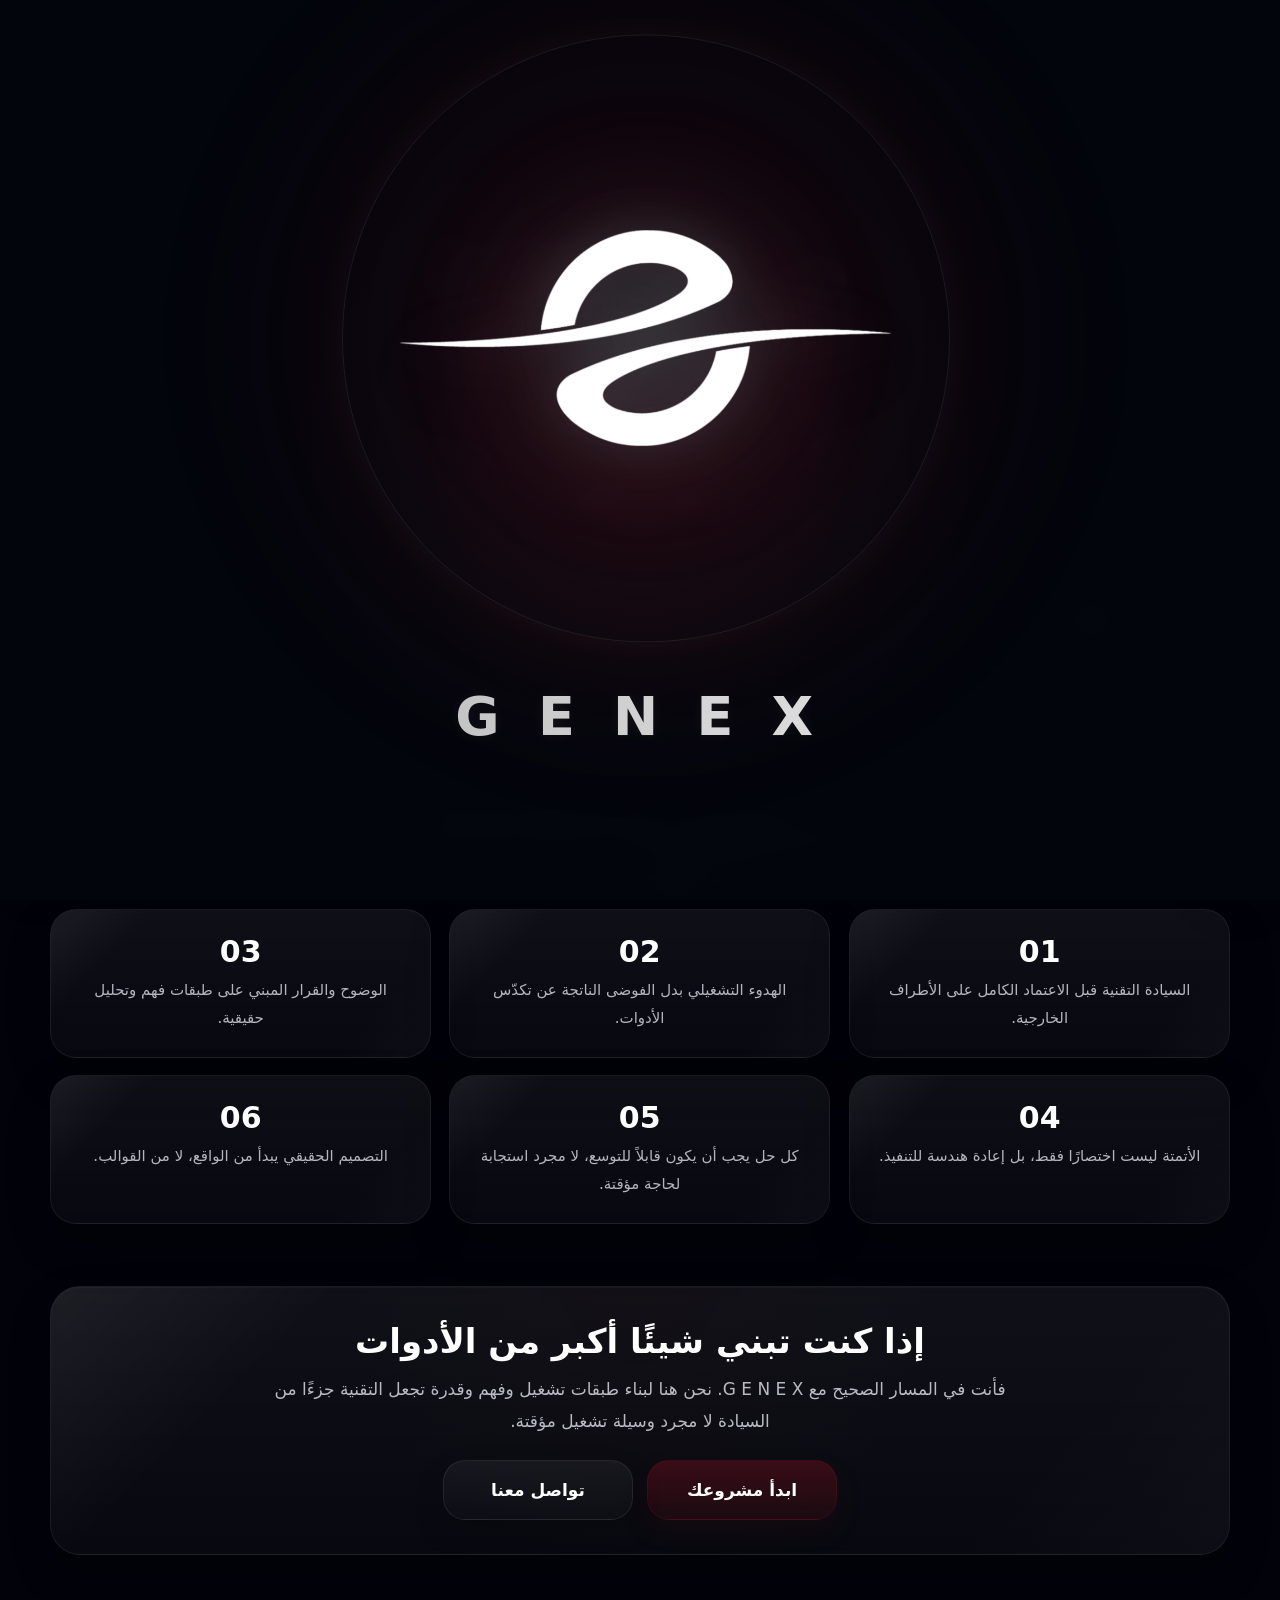
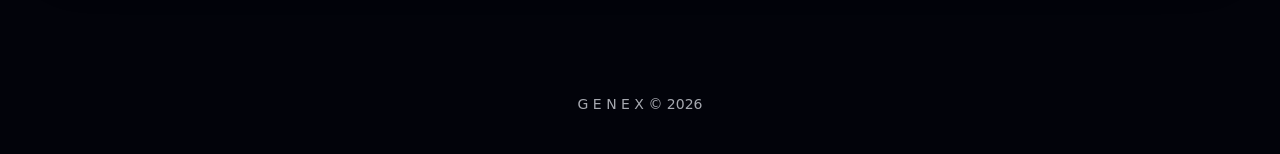
==== commit bd21e721: "Update about.html" ====
--- a/about.html
+++ b/about.html
@@ -1,67 +1,1079 @@
 <!DOCTYPE html>
 <html lang="ar" dir="rtl">
 <head>
-<meta charset="UTF-8">
-<meta name="viewport" content="width=device-width, initial-scale=1.0">
-<title>GENEX | عن جينكس</title>
-<meta name="description" content="تعرف على رؤية GENEX لبناء أنظمة ذكاء اصطناعي سيادية وبنية تشغيلية تتجاوز النماذج التقليدية.">
-<link rel="stylesheet" href="./assets/styles.css?v=2101" />
-<link rel="stylesheet" href="./assets/genex-fx.css?v=2101" />
-<style>.about-hero{padding:120px 0 70px;text-align:center}.about-hero h1{font-size:48px;margin-bottom:14px}.about-hero p{max-width:780px;margin:auto;opacity:.85;line-height:1.95}.about-grid{margin-top:70px;display:grid;grid-template-columns:repeat(3,1fr);gap:22px}.about-card{padding:28px}.about-card h3{margin:0 0 10px;font-size:22px}.about-card p{margin:0;opacity:.82;line-height:1.85;font-size:15px}.timeline{margin-top:90px;padding:36px}.timeline h2{margin:0 0 24px;font-size:34px}.timeline-list{display:grid;gap:18px}.timeline-item{padding:22px}.timeline-item strong{display:block;margin-bottom:8px;font-size:18px}.timeline-item p{margin:0;opacity:.8;line-height:1.85;font-size:14px}.principles{margin-top:80px}.principles-grid{display:grid;grid-template-columns:repeat(2,1fr);gap:20px;margin-top:28px}.principle-card{padding:26px}.principle-card h3{margin:0 0 10px;font-size:22px}.principle-card p{margin:0;opacity:.8;line-height:1.9;font-size:15px}@media(max-width:960px){.about-grid,.principles-grid{grid-template-columns:1fr}.about-hero h1{font-size:34px}}</style>
+  <meta charset="UTF-8" />
+  <meta name="viewport" content="width=device-width, initial-scale=1.0" />
+  <title>G E N E X | About</title>
+  <meta
+    name="description"
+    content="تعرف على G E N E X ورؤيتها في بناء الأنظمة السيادية، الأتمتة الاستراتيجية، والبنية الرقمية الذكية."
+  />
+
+  <link rel="stylesheet" href="./assets/styles.css?v=9901" />
+  <link rel="stylesheet" href="./assets/genex-fx.css?v=9901" />
+
+  <style>
+    :root{
+      --bg:#02030a;
+      --panel-1:rgba(255,255,255,.072);
+      --panel-2:rgba(255,255,255,.035);
+      --panel-soft-1:rgba(255,255,255,.055);
+      --panel-soft-2:rgba(255,255,255,.028);
+      --stroke:rgba(255,255,255,.08);
+      --text:#fff;
+      --muted:rgba(245,247,255,.74);
+      --shadow:0 18px 44px rgba(0,0,0,.24);
+      --shadow-soft:0 14px 30px rgba(0,0,0,.18);
+      --red-1:rgba(120,16,28,.42);
+      --red-2:rgba(88,10,20,.22);
+      --radius-xl:30px;
+    }
+
+    *{ box-sizing:border-box; }
+
+    html,body{
+      margin:0;
+      padding:0;
+      background:var(--bg);
+      color:var(--text);
+      overflow-x:hidden;
+    }
+
+    body{
+      font-family:system-ui,-apple-system,BlinkMacSystemFont,"Segoe UI",sans-serif;
+      padding-top:72px;
+    }
+
+    a{
+      color:inherit;
+      text-decoration:none;
+    }
+
+    img{
+      display:block;
+      max-width:100%;
+    }
+
+    .container{
+      width:min(1180px, calc(100% - 32px));
+      margin:0 auto;
+    }
+
+    .page-transition{
+      position:fixed;
+      inset:0;
+      z-index:9998;
+      pointer-events:none;
+    }
+
+    .genex-page-shell,
+    .genex-page-content{
+      position:relative;
+      z-index:2;
+    }
+
+    .genex-panel,
+    .genex-card{
+      backdrop-filter:blur(10px);
+      -webkit-backdrop-filter:blur(10px);
+    }
+
+    /* ===== Header ===== */
+
+    .site-header{
+      position:fixed;
+      top:0;
+      right:0;
+      left:0;
+      height:72px;
+      z-index:999999;
+      background:rgba(0,0,0,.28);
+      border-bottom:1px solid rgba(255,255,255,.05);
+      backdrop-filter:blur(12px);
+      -webkit-backdrop-filter:blur(12px);
+    }
+
+    .site-header,
+    .site-header *{
+      pointer-events:auto;
+    }
+
+    .site-header-inner{
+      height:100%;
+      display:flex;
+      align-items:center;
+      justify-content:space-between;
+      gap:14px;
+      direction:rtl;
+    }
+
+    .header-brand{
+      display:flex;
+      align-items:center;
+      gap:12px;
+      text-decoration:none;
+      color:inherit;
+      white-space:nowrap;
+      flex-shrink:0;
+    }
+
+    .header-logo{
+      width:auto;
+      height:58px;
+      object-fit:contain;
+      flex-shrink:0;
+    }
+
+    .brand-text{
+      color:#fff;
+      font-size:18px;
+      font-weight:600;
+      letter-spacing:7px;
+      line-height:1;
+      white-space:nowrap;
+    }
+
+    .header-actions{
+      display:flex;
+      align-items:center;
+      gap:12px;
+      flex-shrink:0;
+      position:relative;
+      z-index:1000002;
+    }
+
+    .lang-switch{
+      display:flex;
+      align-items:center;
+      gap:0;
+      padding:4px;
+      height:52px;
+      border-radius:18px;
+      background:rgba(255,255,255,.04);
+      border:1px solid rgba(255,255,255,.06);
+      box-shadow:0 8px 24px rgba(0,0,0,.18);
+      backdrop-filter:blur(10px);
+      -webkit-backdrop-filter:blur(10px);
+    }
+
+    .lang-switch button{
+      border:none;
+      background:transparent;
+      color:#fff;
+      min-width:54px;
+      height:44px;
+      padding:0 14px;
+      border-radius:14px;
+      font-size:15px;
+      font-weight:700;
+      cursor:pointer;
+      -webkit-tap-highlight-color:transparent;
+    }
+
+    .lang-switch button.active{
+      background:rgba(255,255,255,.08);
+    }
+
+    /* ===== Isolated Menu ===== */
+
+    .gx-fixed-menu-btn{
+      width:52px !important;
+      height:52px !important;
+      min-width:52px !important;
+      min-height:52px !important;
+      padding:0 !important;
+      border:none !important;
+      border-radius:18px !important;
+      background:rgba(255,255,255,.04) !important;
+      border:1px solid rgba(255,255,255,.06) !important;
+      display:flex !important;
+      align-items:center !important;
+      justify-content:center !important;
+      cursor:pointer !important;
+      -webkit-tap-highlight-color:transparent !important;
+      position:relative !important;
+      box-shadow:0 8px 24px rgba(0,0,0,.18) !important;
+      z-index:1000003 !important;
+    }
+
+    .gx-fixed-line{
+      position:absolute !important;
+      width:20px !important;
+      height:2px !important;
+      background:#fff !important;
+      border-radius:999px !important;
+      display:block !important;
+      left:50% !important;
+      transform:translateX(-50%) !important;
+      transition:top .25s ease, transform .25s ease, opacity .25s ease !important;
+    }
+
+    .gx-fixed-line-1{ top:18px !important; }
+    .gx-fixed-line-2{ top:25px !important; }
+    .gx-fixed-line-3{ top:32px !important; }
+
+    .gx-fixed-menu-btn.is-open .gx-fixed-line-1{
+      top:25px !important;
+      transform:translateX(-50%) rotate(45deg) !important;
+    }
+
+    .gx-fixed-menu-btn.is-open .gx-fixed-line-2{
+      opacity:0 !important;
+    }
+
+    .gx-fixed-menu-btn.is-open .gx-fixed-line-3{
+      top:25px !important;
+      transform:translateX(-50%) rotate(-45deg) !important;
+    }
+
+    .gx-fixed-menu-backdrop{
+      position:fixed !important;
+      inset:0 !important;
+      background:rgba(0,0,0,.22) !important;
+      opacity:0 !important;
+      visibility:hidden !important;
+      pointer-events:none !important;
+      transition:opacity .25s ease, visibility .25s ease !important;
+      z-index:1000000 !important;
+    }
+
+    .gx-fixed-menu-backdrop.is-open{
+      opacity:1 !important;
+      visibility:visible !important;
+      pointer-events:auto !important;
+    }
+
+    .gx-fixed-menu-panel{
+      position:fixed !important;
+      top:84px !important;
+      right:16px !important;
+      left:16px !important;
+      display:flex !important;
+      flex-direction:column !important;
+      gap:10px !important;
+      padding:14px !important;
+      border-radius:22px !important;
+      background:rgba(8,10,18,.98) !important;
+      border:1px solid rgba(255,255,255,.08) !important;
+      box-shadow:0 18px 44px rgba(0,0,0,.30) !important;
+      backdrop-filter:blur(14px) !important;
+      -webkit-backdrop-filter:blur(14px) !important;
+      opacity:0 !important;
+      visibility:hidden !important;
+      pointer-events:none !important;
+      transform:translateY(-10px) scale(.98) !important;
+      transition:opacity .25s ease, transform .25s ease, visibility .25s ease !important;
+      z-index:1000001 !important;
+    }
+
+    .gx-fixed-menu-panel.is-open{
+      opacity:1 !important;
+      visibility:visible !important;
+      pointer-events:auto !important;
+      transform:translateY(0) scale(1) !important;
+    }
+
+    .gx-fixed-menu-panel a{
+      display:flex !important;
+      align-items:center !important;
+      justify-content:center !important;
+      min-height:52px !important;
+      border-radius:16px !important;
+      background:rgba(255,255,255,.04) !important;
+      border:1px solid rgba(255,255,255,.06) !important;
+      color:#fff !important;
+      font-size:16px !important;
+      font-weight:700 !important;
+      text-decoration:none !important;
+    }
+
+    /* ===== Hero ===== */
+
+    .hero{
+      min-height:auto;
+      display:flex;
+      align-items:flex-start;
+      position:relative;
+      padding:78px 0 24px !important;
+    }
+
+    .hero-copy{
+      width:100%;
+      padding:34px 26px;
+      border-radius:var(--radius-xl);
+      background:linear-gradient(180deg, var(--panel-1), var(--panel-2));
+      border:1px solid var(--stroke);
+      box-shadow:var(--shadow), 0 1px 0 rgba(255,255,255,.03) inset;
+      text-align:center;
+    }
+
+    .eyebrow{
+      display:inline-flex;
+      align-items:center;
+      gap:8px;
+      padding:10px 14px;
+      border:1px solid rgba(255,255,255,.08);
+      border-radius:999px;
+      background:rgba(255,255,255,.03);
+      color:rgba(245,247,255,.70);
+      font-size:13px;
+      font-weight:700;
+      margin-bottom:18px;
+    }
+
+    .hero h1{
+      margin:0 0 10px;
+      font-size:clamp(34px,5vw,62px);
+      line-height:1.06;
+      letter-spacing:-.03em;
+    }
+
+    .hero-subtitle{
+      margin:0 auto;
+      max-width:760px;
+      color:rgba(245,247,255,.68);
+      font-size:16px;
+      line-height:1.9;
+    }
+
+    .section{
+      position:relative;
+      padding:28px 0 34px;
+    }
+
+    .section-title{
+      margin-bottom:18px;
+      text-align:center;
+    }
+
+    .section-title h2{
+      margin:0 0 10px;
+      font-size:clamp(28px,4vw,42px);
+      line-height:1.15;
+    }
+
+    .section-title p{
+      margin:0 auto;
+      max-width:850px;
+      color:var(--muted);
+      line-height:1.9;
+      font-size:16px;
+    }
+
+    .grid-2{
+      display:grid;
+      grid-template-columns:repeat(2,minmax(0,1fr));
+      gap:18px;
+    }
+
+    .grid-3{
+      display:grid;
+      grid-template-columns:repeat(3,minmax(0,1fr));
+      gap:18px;
+    }
+
+    .card{
+      padding:24px 18px;
+      border-radius:26px;
+      background:linear-gradient(180deg, var(--panel-soft-1), var(--panel-soft-2));
+      border:1px solid rgba(255,255,255,.07);
+      box-shadow:var(--shadow);
+    }
+
+    .card h3{
+      margin:0 0 10px;
+      font-size:21px;
+    }
+
+    .card p{
+      margin:0;
+      color:rgba(245,247,255,.72);
+      line-height:1.85;
+      font-size:15px;
+    }
+
+    .pillars .card{
+      text-align:center;
+    }
+
+    .pillars strong{
+      display:block;
+      font-size:30px;
+      margin-bottom:8px;
+    }
+
+    .cta{
+      text-align:center;
+      padding:34px 22px;
+      background:
+        radial-gradient(circle at 50% 0%, rgba(90,8,18,.05), transparent 45%),
+        linear-gradient(180deg, rgba(255,255,255,.058), rgba(255,255,255,.028));
+      border-radius:30px;
+      border:1px solid rgba(255,255,255,.075);
+      box-shadow:0 18px 42px rgba(0,0,0,.24), 0 1px 0 rgba(255,255,255,.028) inset;
+    }
+
+    .cta h2{
+      margin:0 0 12px;
+      font-size:34px;
+    }
+
+    .cta p{
+      margin:0 auto 22px;
+      max-width:760px;
+      color:rgba(245,247,255,.74);
+      line-height:1.9;
+      font-size:17px;
+    }
+
+    .hero-actions{
+      display:flex !important;
+      flex-direction:row;
+      justify-content:center !important;
+      align-items:center;
+      gap:14px;
+      width:100%;
+      padding:0 6px;
+      margin-top:6px;
+      flex-wrap:wrap;
+    }
+
+    .btn{
+      min-width:190px !important;
+      min-height:60px;
+      display:inline-flex;
+      align-items:center;
+      justify-content:center;
+      padding:0 20px !important;
+      border-radius:22px;
+      border:1px solid rgba(255,255,255,.08);
+      background:linear-gradient(180deg, rgba(255,255,255,.05), rgba(255,255,255,.02));
+      color:#fff;
+      font-size:17px;
+      font-weight:800;
+      box-shadow:var(--shadow-soft);
+      white-space:nowrap !important;
+    }
+
+    .btn.primary{
+      background:linear-gradient(180deg, var(--red-1), var(--red-2));
+      border-color:rgba(140,18,30,.24);
+    }
+
+    .footer{
+      padding:28px 0 42px;
+      text-align:center;
+      color:rgba(245,247,255,.68);
+      position:relative;
+      z-index:2;
+    }
+
+    /* ===== Intro ===== */
+
+    .genex-intro{
+      position:fixed;
+      inset:0;
+      z-index:9999;
+      display:flex;
+      align-items:center;
+      justify-content:center;
+      background:
+        radial-gradient(circle at 50% 50%, rgba(130,16,28,.10), transparent 32%),
+        radial-gradient(circle at 50% 50%, rgba(255,255,255,.025), transparent 46%),
+        rgba(4,6,13,.985);
+      backdrop-filter:blur(18px);
+      -webkit-backdrop-filter:blur(18px);
+      opacity:1;
+      visibility:visible;
+      transition:opacity .9s ease, transform .9s ease, visibility .9s ease;
+      overflow:hidden;
+    }
+
+    .genex-intro.hidden{
+      opacity:0;
+      visibility:hidden;
+      pointer-events:none;
+      transform:scale(1.02);
+    }
+
+    .intro-core{
+      position:relative;
+      display:flex;
+      flex-direction:column;
+      align-items:center;
+      justify-content:center;
+      text-align:center;
+      width:min(96vw,1200px);
+      min-height:100vh;
+      padding:20px;
+    }
+
+    .intro-logo-wrap{
+      position:relative;
+      width:760px;
+      height:760px;
+      display:flex;
+      align-items:center;
+      justify-content:center;
+      margin:0 auto;
+    }
+
+    .intro-logo-wrap::before,
+    .intro-logo-wrap::after{
+      content:"";
+      position:absolute;
+      border-radius:50%;
+      inset:0;
+    }
+
+    .intro-logo-wrap::before{
+      inset:-10%;
+      background:
+        radial-gradient(circle, rgba(255,255,255,.10) 0%, rgba(130,16,28,.10) 26%, rgba(130,16,28,0) 74%);
+      filter:blur(28px);
+      animation:introWaveOuter 3.4s ease-in-out infinite;
+    }
+
+    .intro-logo-wrap::after{
+      inset:10%;
+      border:1px solid rgba(255,255,255,.08);
+      box-shadow:
+        0 0 40px rgba(255,255,255,.04),
+        0 0 110px rgba(130,16,28,.06);
+      animation:introWaveInner 2.8s ease-out infinite;
+    }
+
+    .intro-glow{
+      position:absolute;
+      width:420px;
+      height:420px;
+      border-radius:50%;
+      background:
+        radial-gradient(circle, rgba(255,255,255,.10) 0%, rgba(255,255,255,.04) 24%, rgba(140,18,30,.08) 42%, rgba(140,18,30,0) 74%);
+      filter:blur(30px);
+      z-index:1;
+      animation:introGlowPulse 2.8s ease-in-out infinite;
+    }
+
+    @keyframes introGlowPulse{
+      0%,100%{transform:scale(1);opacity:.74}
+      50%{transform:scale(1.08);opacity:1}
+    }
+
+    @keyframes introWaveOuter{
+      0%{transform:scale(.82);opacity:.22}
+      50%{transform:scale(1.08);opacity:.58}
+      100%{transform:scale(1.34);opacity:0}
+    }
+
+    @keyframes introWaveInner{
+      0%{transform:scale(.88);opacity:.28}
+      45%{transform:scale(1.04);opacity:.70}
+      100%{transform:scale(1.22);opacity:0}
+    }
+
+    .intro-logo{
+      width:560px;
+      height:560px;
+      object-fit:contain;
+      position:relative;
+      z-index:3;
+      display:block;
+      margin:0 auto;
+      filter:
+        drop-shadow(0 0 24px rgba(255,255,255,.10))
+        drop-shadow(0 24px 34px rgba(0,0,0,.28));
+      animation:introLogoFloat 2.8s ease-in-out infinite;
+    }
+
+    @keyframes introLogoFloat{
+      0%,100%{transform:translateY(0) rotate(0deg) scale(1)}
+      50%{transform:translateY(-8px) rotate(.25deg) scale(1.015)}
+    }
+
+    .intro-wordmark{
+      font-size:54px;
+      font-weight:900;
+      letter-spacing:.18em;
+      line-height:1;
+      margin:-26px 0 0;
+      padding-inline-start:.18em;
+      text-align:center;
+      width:100%;
+      position:relative;
+      z-index:4;
+      color:rgba(255,255,255,.96);
+      background:linear-gradient(90deg, rgba(255,255,255,.66), rgba(255,255,255,1), rgba(255,255,255,.66));
+      background-size:220% auto;
+      -webkit-background-clip:text;
+      background-clip:text;
+      -webkit-text-fill-color:transparent;
+      text-shadow:0 0 14px rgba(255,255,255,.06);
+      opacity:0;
+      transform:translateY(10px);
+      animation:
+        introTextRise .9s ease forwards,
+        introWordShine 2.8s linear infinite;
+      animation-delay:.35s, 1.1s;
+      white-space:nowrap !important;
+    }
+
+    @keyframes introWordShine{
+      0%{background-position:0% center}
+      100%{background-position:220% center}
+    }
+
+    @keyframes introTextRise{
+      to{opacity:1;transform:translateY(0)}
+    }
+
+    /* ===== INTRO LANGUAGE SPLIT ===== */
+
+    html[lang="ar"] .intro-core{
+      transform:translateY(-10%) !important;
+      left:4px !important;
+    }
+
+    html[lang="ar"] .intro-logo-wrap{
+      transform:translateY(-1%) !important;
+      left:2px !important;
+    }
+
+    html[lang="ar"] .intro-wordmark{
+      transform:translateY(-10px) !important;
+      left:0px !important;
+    }
+
+    html[lang="en"] .intro-core{
+      transform:translateY(-10%) !important;
+      left:-4px !important;
+    }
+
+    html[lang="en"] .intro-logo-wrap{
+      transform:translateY(-1%) !important;
+      left:-2px !important;
+    }
+
+    html[lang="en"] .intro-wordmark{
+      transform:translateY(-10px) !important;
+      left:2px !important;
+    }
+
+    /* ===== Critical interaction fix ===== */
+
+    #backFxWrap,
+    #sceneWrap,
+    #frontFxWrap,
+    #backFxCanvas,
+    #frontFxCanvas,
+    canvas{
+      pointer-events:none !important;
+      z-index:0 !important;
+    }
+
+    @media (max-width:1100px){
+      .grid-2,
+      .grid-3{
+        grid-template-columns:1fr;
+      }
+
+      .hero{
+        padding:72px 0 38px !important;
+      }
+    }
+
+    @media (max-width:980px){
+      .site-header{
+        height:68px;
+      }
+
+      body{
+        padding-top:68px;
+      }
+
+      .header-logo{
+        height:46px;
+      }
+
+      .brand-text{
+        font-size:16px;
+        letter-spacing:5px;
+      }
+
+      .lang-switch{
+        height:48px;
+      }
+
+      .lang-switch button{
+        min-width:48px;
+        height:40px;
+        padding:0 12px;
+        font-size:14px;
+      }
+
+      .gx-fixed-menu-btn{
+        width:48px !important;
+        height:48px !important;
+        min-width:48px !important;
+        min-height:48px !important;
+        border-radius:16px !important;
+      }
+
+      .gx-fixed-line-1{ top:16px !important; }
+      .gx-fixed-line-2{ top:23px !important; }
+      .gx-fixed-line-3{ top:30px !important; }
+
+      .gx-fixed-menu-btn.is-open .gx-fixed-line-1,
+      .gx-fixed-menu-btn.is-open .gx-fixed-line-3{
+        top:23px !important;
+      }
+
+      .gx-fixed-menu-panel{
+        top:80px !important;
+      }
+
+      .hero-copy{
+        padding:26px 18px;
+      }
+
+      .hero h1{
+        font-size:34px;
+        line-height:1.15;
+      }
+
+      .hero-subtitle{
+        font-size:14px;
+        line-height:1.7;
+        max-width:none;
+      }
+
+      .btn{
+        min-width:170px !important;
+        font-size:15px !important;
+      }
+
+      .intro-logo-wrap{
+        width:360px;
+        height:360px;
+      }
+
+      .intro-glow{
+        width:240px;
+        height:240px;
+      }
+
+      .intro-logo{
+        width:260px;
+        height:260px;
+      }
+
+      .intro-wordmark{
+        font-size:32px;
+        letter-spacing:.14em;
+        padding-inline-start:.14em;
+        margin:-12px 0 0;
+      }
+    }
+  </style>
 </head>
-<body data-page="inner" data-intro="false" data-music="false">
-<div class="page-transition" id="pageTransition"></div>
-<div id="backFxWrap"><canvas id="backFxCanvas"></canvas><div class="back-vignette"></div></div>
-<div id="sceneWrap"></div>
-<div id="frontFxWrap"><canvas id="frontFxCanvas"></canvas><div class="front-fade"></div></div>
-<div class="genex-page-shell">
-<header class="site-header">
-<div class="container site-header-inner">
-<a class="brand" href="./index.html"><img src="./assets/logo.png" alt="GENEX"><span>GENEX</span></a>
-<nav class="desktop-nav">
-<a href="./index.html" class="" data-i18n="nav_home">الرئيسية</a>
-<a href="./services.html" class="" data-i18n="nav_services">الخدمات</a>
-<a href="./request.html" class="" data-i18n="nav_request">اطلب الآن</a>
-<a href="./join.html" class="" data-i18n="nav_join">انضم إلينا</a>
-<a href="./contact.html" class="" data-i18n="nav_contact">تواصل</a>
-<a href="./about.html" class="active" data-nav-about>عن جينكس</a>
-</nav>
-<div class="header-actions">
-<a class='back-home-btn' href='./index.html' data-i18n='back_home'>العودة للرئيسية</a>
-<div class="lang-switch"><button data-lang="en">EN</button><button data-lang="ar" class="active">AR</button></div>
-
-</div>
-</div>
-<div class="container">
-<nav class="mobile-nav" id="mobileNav">
-<a href="./index.html" class="" data-i18n="nav_home">الرئيسية</a>
-<a href="./services.html" class="" data-i18n="nav_services">الخدمات</a>
-<a href="./request.html" class="" data-i18n="nav_request">اطلب الآن</a>
-<a href="./join.html" class="" data-i18n="nav_join">انضم إلينا</a>
-<a href="./contact.html" class="" data-i18n="nav_contact">تواصل</a>
-<a href="./about.html" class="active" data-nav-about>عن جينكس</a>
-</nav></div></header><main class="genex-page-content"><section class="about-hero"><div class="container"><h1>عن GENEX</h1><p>GENEX ليست واجهة تقنية فحسب، بل مشروع لبناء طبقة سيادية من الذكاء والتشغيل قادرة على إعادة تعريف شكل المؤسسة في العقود القادمة.</p></div></section><section class="section"><div class="container"><div class="about-grid"><div class="about-card genex-card tilt-card"><h3>الرؤية</h3><p>بناء بنية رقمية تعتمد على أنظمة ذكاء اصطناعي سيادية قادرة على إدارة العمليات ودعم القرار ورفع النضج المؤسسي.</p></div><div class="about-card genex-card tilt-card"><h3>المهمة</h3><p>تحويل المؤسسات والخدمات التقليدية إلى منظومات تشغيل ذكية تجمع بين الفهم والأتمتة والوضوح التنفيذي في بنية واحدة متماسكة.</p></div><div class="about-card genex-card tilt-card"><h3>المستقبل</h3><p>صياغة نموذج تقني يتجاوز المنصات المألوفة ويؤسس لزمن تعمل فيه الأنظمة ككيانات تشغيلية حية لا مجرد أدوات مساعدة.</p></div></div></div></section><section class="section"><div class="container"><div class="timeline genex-panel tilt-card"><h2>رحلة GENEX</h2><div class="timeline-list"><div class="timeline-item genex-card tilt-card"><strong>الشرارة الأولى</strong><p>بدأت GENEX من سؤال جوهري: لماذا تبقى الأنظمة الرقمية سطحية بينما يمكنها أن تصبح طبقات تشغيل وفهم وسيادة؟</p></div><div class="timeline-item genex-card tilt-card"><strong>مرحلة التكوين</strong><p>التركيز على بناء نموذج يجمع بين الذكاء الاصطناعي والأتمتة والبنية المؤسسية في صيغة قابلة للنمو والتوسع.</p></div><div class="timeline-item genex-card tilt-card"><strong>مرحلة التمدد</strong><p>التوسع نحو أنظمة تشغيل رقمية سيادية قادرة على رفع المؤسسات من مرحلة الأدوات إلى مرحلة البنى المستقلة.</p></div></div></div></div></section><section class="section principles"><div class="container"><div class="section-title"><h2>مبادئ GENEX</h2><p>نحن نبني وفق مبادئ واضحة ترفض الحلول السطحية وتبحث عن العمق والسيادة والاتساق طويل المدى.</p></div><div class="principles-grid"><div class="principle-card genex-card tilt-card"><h3>العمق قبل الشكل</h3><p>لا نهتم بمظهر النظام فقط، بل بطبقاته الداخلية ومنطق قراره وقدرته على البقاء والتطور بمرور الزمن.</p></div><div class="principle-card genex-card tilt-card"><h3>السيادة قبل التبعية</h3><p>نبني أنظمة تمنح المؤسسة وضوحًا وتحكمًا واستقلالية بدل الارتهان لمنظومات متفرقة محدودة الأثر.</p></div></div></div></section></main>
-<footer class="footer"><div class="container">GENEX © 2026</div></footer>
-</div>
-<script>
-(function(){
-const translations={
-ar:{nav_home:"الرئيسية",nav_services:"الخدمات",nav_request:"اطلب الآن",nav_join:"انضم إلينا",nav_contact:"تواصل",back_home:"العودة للرئيسية"},
-en:{nav_home:"Home",nav_services:"Services",nav_request:"Request Now",nav_join:"Join Us",nav_contact:"Contact",back_home:"Back to Home"}
-};
-function applyLanguage(lang){
- document.documentElement.lang=lang;
- document.documentElement.dir=lang==="ar"?"rtl":"ltr";
- localStorage.setItem("genex_lang",lang);
- const dict=translations[lang];
- document.querySelectorAll("[data-i18n]").forEach(el=>{const key=el.getAttribute("data-i18n"); if(dict[key]) el.textContent=dict[key];});
- document.querySelectorAll(".lang-switch button").forEach(btn=>btn.classList.toggle("active",btn.dataset.lang===lang));
- document.querySelectorAll("[data-nav-about]").forEach(link=>link.textContent=lang==="ar"?"عن جينكس":"About GENEX");
-}
-document.querySelectorAll(".lang-switch button").forEach(btn=>btn.addEventListener("click",()=>applyLanguage(btn.dataset.lang)));
-applyLanguage(localStorage.getItem("genex_lang")||"ar");
-})();
-</script>
-<script src="./assets/genex-fx.js?v=2101"></script>
-<script src="./assets/genex-engine-v2.js?v=2101"></script>
-</body></html>
+<body data-page="about" data-intro="false" data-music="true">
+
+  <div class="page-transition" id="pageTransition"></div>
+
+  <div class="genex-intro" id="genexIntro">
+    <div class="intro-core">
+      <div class="intro-logo-wrap">
+        <div class="intro-glow"></div>
+        <img class="intro-logo" src="./assets/logo.png" alt="G E N E X Logo" />
+      </div>
+      <div class="intro-wordmark">G E N E X</div>
+    </div>
+  </div>
+
+  <div id="backFxWrap" aria-hidden="true">
+    <canvas id="backFxCanvas"></canvas>
+    <div class="back-vignette"></div>
+  </div>
+
+  <div id="sceneWrap" aria-hidden="true"></div>
+
+  <div id="frontFxWrap" aria-hidden="true">
+    <canvas id="frontFxCanvas"></canvas>
+    <div class="front-fade"></div>
+  </div>
+
+  <audio id="siteMusic" loop preload="auto">
+    <source src="./assets/audio/fantasy-ambient.mp3" type="audio/mpeg" />
+  </audio>
+
+  <div class="gx-fixed-menu-backdrop" id="gxFixedMenuBackdrop" onclick="closeGXMenu()"></div>
+
+  <nav class="gx-fixed-menu-panel" id="gxFixedMenuPanel">
+    <a href="./index.html" data-i18n="nav_home" onclick="closeGXMenu()">الرئيسية</a>
+    <a href="./services.html" data-i18n="nav_services" onclick="closeGXMenu()">الخدمات</a>
+    <a href="./request.html" data-i18n="nav_request" onclick="closeGXMenu()">ابدأ مشروعك</a>
+    <a href="./contact.html" data-i18n="nav_contact" onclick="closeGXMenu()">تواصل</a>
+    <a href="./about.html" data-i18n="nav_about" onclick="closeGXMenu()">عن G E N E X</a>
+  </nav>
+
+  <div class="genex-page-shell">
+    <header class="site-header">
+      <div class="container site-header-inner">
+        <a href="./index.html" class="header-brand">
+          <img src="./assets/logo.png" alt="G E N E X Logo" class="header-logo" />
+          <span class="brand-text">G E N E X</span>
+        </a>
+
+        <div class="header-actions">
+          <div class="lang-switch">
+            <button type="button" data-lang="en">EN</button>
+            <button type="button" data-lang="ar" class="active">AR</button>
+          </div>
+
+          <button type="button" class="gx-fixed-menu-btn" id="gxFixedMenuBtn" aria-label="Menu" onclick="toggleGXMenu()">
+            <span class="gx-fixed-line gx-fixed-line-1"></span>
+            <span class="gx-fixed-line gx-fixed-line-2"></span>
+            <span class="gx-fixed-line gx-fixed-line-3"></span>
+          </button>
+        </div>
+      </div>
+    </header>
+
+    <main class="genex-page-content">
+      <section class="hero">
+        <div class="container">
+          <div class="hero-copy genex-panel">
+            <div class="eyebrow" data-i18n="eyebrow">G E N E X • السيادة التقنية تبدأ هنا</div>
+            <h1 data-i18n="about_title">عن G E N E X</h1>
+            <p class="hero-subtitle" data-i18n="about_subtitle">
+              G E N E X ليست شركة خدمات تقليدية، بل بنية تفكير وتنفيذ تُصمم أنظمة رقمية أكثر ذكاءً، أكثر هدوءًا، وأكثر سيادة على المدى الطويل.
+            </p>
+          </div>
+        </div>
+      </section>
+
+      <section class="section">
+        <div class="container">
+          <div class="section-title">
+            <h2 data-i18n="about_story_title">من نحن</h2>
+            <p data-i18n="about_story_desc">نحن نبني لمن يريد أن يتجاوز منطق الأدوات الجاهزة إلى منطق المنظومات المترابطة التي تفهم، تتكيّف، وتمنح المؤسسة سيطرة فعلية.</p>
+          </div>
+
+          <div class="grid-2">
+            <div class="card genex-card">
+              <h3 data-i18n="about_card_1_title">رؤية</h3>
+              <p data-i18n="about_card_1_desc">نؤمن أن المستقبل لا يُدار بكثرة الأدوات، بل ببناء طبقات ذكية موحدة تمنح المؤسسات القدرة على التشغيل، الفهم، واتخاذ القرار بثبات.</p>
+            </div>
+
+            <div class="card genex-card">
+              <h3 data-i18n="about_card_2_title">منهج</h3>
+              <p data-i18n="about_card_2_desc">نبدأ من البيئة الفعلية، نقرأ الهيكل والتدفقات والاختناقات، ثم نبني حلاً يتشكل حول الواقع التشغيلي بدل أن يفرض عليه قالبًا عامًا.</p>
+            </div>
+          </div>
+        </div>
+      </section>
+
+      <section class="section pillars">
+        <div class="container">
+          <div class="section-title">
+            <h2 data-i18n="about_pillars_title">مرتكزات G E N E X</h2>
+            <p data-i18n="about_pillars_desc">هذه ليست شعارات، بل المبادئ التي نقيس بها كل قرار، كل تصميم، وكل طبقة نبنيها.</p>
+          </div>
+
+          <div class="grid-3">
+            <div class="card genex-card">
+              <strong>01</strong>
+              <p data-i18n="pillar_1">السيادة التقنية قبل الاعتماد الكامل على الأطراف الخارجية.</p>
+            </div>
+
+            <div class="card genex-card">
+              <strong>02</strong>
+              <p data-i18n="pillar_2">الهدوء التشغيلي بدل الفوضى الناتجة عن تكدّس الأدوات.</p>
+            </div>
+
+            <div class="card genex-card">
+              <strong>03</strong>
+              <p data-i18n="pillar_3">الوضوح والقرار المبني على طبقات فهم وتحليل حقيقية.</p>
+            </div>
+
+            <div class="card genex-card">
+              <strong>04</strong>
+              <p data-i18n="pillar_4">الأتمتة ليست اختصارًا فقط، بل إعادة هندسة للتنفيذ.</p>
+            </div>
+
+            <div class="card genex-card">
+              <strong>05</strong>
+              <p data-i18n="pillar_5">كل حل يجب أن يكون قابلاً للتوسع، لا مجرد استجابة لحاجة مؤقتة.</p>
+            </div>
+
+            <div class="card genex-card">
+              <strong>06</strong>
+              <p data-i18n="pillar_6">التصميم الحقيقي يبدأ من الواقع، لا من القوالب.</p>
+            </div>
+          </div>
+        </div>
+      </section>
+
+      <section class="section">
+        <div class="container">
+          <div class="cta genex-panel">
+            <h2 data-i18n="about_cta_title">إذا كنت تبني شيئًا أكبر من الأدوات</h2>
+            <p data-i18n="about_cta_desc">فأنت في المسار الصحيح مع G E N E X. نحن هنا لبناء طبقات تشغيل وفهم وقدرة تجعل التقنية جزءًا من السيادة لا مجرد وسيلة تشغيل مؤقتة.</p>
+
+            <div class="hero-actions">
+              <a class="btn primary" href="./request.html" data-i18n="about_cta_btn_1">ابدأ مشروعك</a>
+              <a class="btn" href="./contact.html" data-i18n="about_cta_btn_2">تواصل معنا</a>
+            </div>
+          </div>
+        </div>
+      </section>
+    </main>
+
+    <footer class="footer">
+      <div class="container">G E N E X © 2026</div>
+    </footer>
+  </div>
+
+  <script>
+    (function () {
+      const translations = {
+        ar: {
+          title: "G E N E X | About",
+          description: "تعرف على G E N E X ورؤيتها في بناء الأنظمة السيادية، الأتمتة الاستراتيجية، والبنية الرقمية الذكية.",
+          nav_home: "الرئيسية",
+          nav_services: "الخدمات",
+          nav_request: "ابدأ مشروعك",
+          nav_about: "عن G E N E X",
+          nav_contact: "تواصل",
+          eyebrow: "G E N E X • السيادة التقنية تبدأ هنا",
+          about_title: "عن G E N E X",
+          about_subtitle: "G E N E X ليست شركة خدمات تقليدية، بل بنية تفكير وتنفيذ تُصمم أنظمة رقمية أكثر ذكاءً، أكثر هدوءًا، وأكثر سيادة على المدى الطويل.",
+          about_story_title: "من نحن",
+          about_story_desc: "نحن نبني لمن يريد أن يتجاوز منطق الأدوات الجاهزة إلى منطق المنظومات المترابطة التي تفهم، تتكيّف، وتمنح المؤسسة سيطرة فعلية.",
+          about_card_1_title: "رؤية",
+          about_card_1_desc: "نؤمن أن المستقبل لا يُدار بكثرة الأدوات، بل ببناء طبقات ذكية موحدة تمنح المؤسسات القدرة على التشغيل، الفهم، واتخاذ القرار بثبات.",
+          about_card_2_title: "منهج",
+          about_card_2_desc: "نبدأ من البيئة الفعلية، نقرأ الهيكل والتدفقات والاختناقات، ثم نبني حلاً يتشكل حول الواقع التشغيلي بدل أن يفرض عليه قالبًا عامًا.",
+          about_pillars_title: "مرتكزات G E N E X",
+          about_pillars_desc: "هذه ليست شعارات، بل المبادئ التي نقيس بها كل قرار، كل تصميم، وكل طبقة نبنيها.",
+          pillar_1: "السيادة التقنية قبل الاعتماد الكامل على الأطراف الخارجية.",
+          pillar_2: "الهدوء التشغيلي بدل الفوضى الناتجة عن تكدّس الأدوات.",
+          pillar_3: "الوضوح والقرار المبني على طبقات فهم وتحليل حقيقية.",
+          pillar_4: "الأتمتة ليست اختصارًا فقط، بل إعادة هندسة للتنفيذ.",
+          pillar_5: "كل حل يجب أن يكون قابلاً للتوسع، لا مجرد استجابة لحاجة مؤقتة.",
+          pillar_6: "التصميم الحقيقي يبدأ من الواقع، لا من القوالب.",
+          about_cta_title: "إذا كنت تبني شيئًا أكبر من الأدوات",
+          about_cta_desc: "فأنت في المسار الصحيح مع G E N E X. نحن هنا لبناء طبقات تشغيل وفهم وقدرة تجعل التقنية جزءًا من السيادة لا مجرد وسيلة تشغيل مؤقتة.",
+          about_cta_btn_1: "ابدأ مشروعك",
+          about_cta_btn_2: "تواصل معنا"
+        },
+        en: {
+          title: "G E N E X | About",
+          description: "Learn about G E N E X and its vision for sovereign systems, strategic automation, and intelligent digital infrastructure.",
+          nav_home: "Home",
+          nav_services: "Services",
+          nav_request: "Start Project",
+          nav_about: "About G E N E X",
+          nav_contact: "Contact",
+          eyebrow: "G E N E X • Technical Sovereignty Starts Here",
+          about_title: "About G E N E X",
+          about_subtitle: "G E N E X is not a conventional service firm. It is a structure of thinking and execution designed to build smarter, calmer, and more sovereign digital systems over the long term.",
+          about_story_title: "Who We Are",
+          about_story_desc: "We build for those who want to move beyond ready-made tools into the logic of interconnected systems that understand, adapt, and provide real operational control.",
+          about_card_1_title: "Vision",
+          about_card_1_desc: "We believe the future is not managed by tool accumulation, but by building unified intelligent layers that give organizations stability in operation, understanding, and decision-making.",
+          about_card_2_title: "Method",
+          about_card_2_desc: "We begin from the real environment, study structure, flows, and bottlenecks, then build a solution shaped around operational reality rather than forcing a generic template onto it.",
+          about_pillars_title: "G E N E X Pillars",
+          about_pillars_desc: "These are not slogans. They are the principles by which we measure every decision, every design, and every layer we build.",
+          pillar_1: "Technical sovereignty before full dependence on external parties.",
+          pillar_2: "Operational calm instead of the chaos created by stacked tools.",
+          pillar_3: "Clarity and decision-making built on real layers of understanding and analysis.",
+          pillar_4: "Automation is not only acceleration, but redesigning execution itself.",
+          pillar_5: "Every solution must be scalable, not merely a response to a temporary need.",
+          pillar_6: "Real design begins with reality, not with templates.",
+          about_cta_title: "If You Are Building Something Bigger Than Tools",
+          about_cta_desc: "Then you are on the right path with G E N E X. We are here to build operating layers, understanding, and capability that make technology part of sovereignty, not a temporary operational aid.",
+          about_cta_btn_1: "Start Your Project",
+          about_cta_btn_2: "Contact Us"
+        }
+      };
+
+      const metaDescription = document.querySelector('meta[name="description"]');
+
+      function applyLanguage(lang) {
+        const dict = translations[lang];
+        if (!dict) return;
+
+        document.documentElement.lang = lang;
+        document.documentElement.dir = lang === "ar" ? "rtl" : "ltr";
+        localStorage.setItem("genex_lang", lang);
+
+        if (dict.title) document.title = dict.title;
+        if (metaDescription && dict.description) {
+          metaDescription.setAttribute("content", dict.description);
+        }
+
+        document.querySelectorAll("[data-i18n]").forEach((el) => {
+          const key = el.getAttribute("data-i18n");
+          if (!dict[key]) return;
+          if (el.hasAttribute("data-i18n-html")) el.innerHTML = dict[key];
+          else el.textContent = dict[key];
+        });
+
+        document.querySelectorAll(".lang-switch button").forEach((btn) => {
+          btn.classList.toggle("active", btn.getAttribute("data-lang") === lang);
+        });
+      }
+
+      window.applyGENEXLanguage = applyLanguage;
+
+      document.querySelectorAll(".lang-switch button").forEach((btn) => {
+        btn.addEventListener("click", function () {
+          applyLanguage(this.getAttribute("data-lang"));
+        });
+      });
+
+      applyLanguage(localStorage.getItem("genex_lang") || "ar");
+    })();
+  </script>
+
+  <script>
+    function openGXMenu() {
+      const btn = document.getElementById("gxFixedMenuBtn");
+      const panel = document.getElementById("gxFixedMenuPanel");
+      const backdrop = document.getElementById("gxFixedMenuBackdrop");
+      if (!btn || !panel || !backdrop) return;
+
+      btn.classList.add("is-open");
+      panel.classList.add("is-open");
+      backdrop.classList.add("is-open");
+    }
+
+    function closeGXMenu() {
+      const btn = document.getElementById("gxFixedMenuBtn");
+      const panel = document.getElementById("gxFixedMenuPanel");
+      const backdrop = document.getElementById("gxFixedMenuBackdrop");
+      if (!btn || !panel || !backdrop) return;
+
+      btn.classList.remove("is-open");
+      panel.classList.remove("is-open");
+      backdrop.classList.remove("is-open");
+    }
+
+    function toggleGXMenu() {
+      const panel = document.getElementById("gxFixedMenuPanel");
+      if (!panel) return;
+
+      if (panel.classList.contains("is-open")) closeGXMenu();
+      else openGXMenu();
+    }
+  </script>
+
+  
+  <script src="./assets/genex-intro.js"></script>
+
+  <script src="./assets/genex-fx.js?v=9901"></script>
+  <script src="./assets/genex-engine-v2.js?v=9901"></script>
+</body>
+</html>
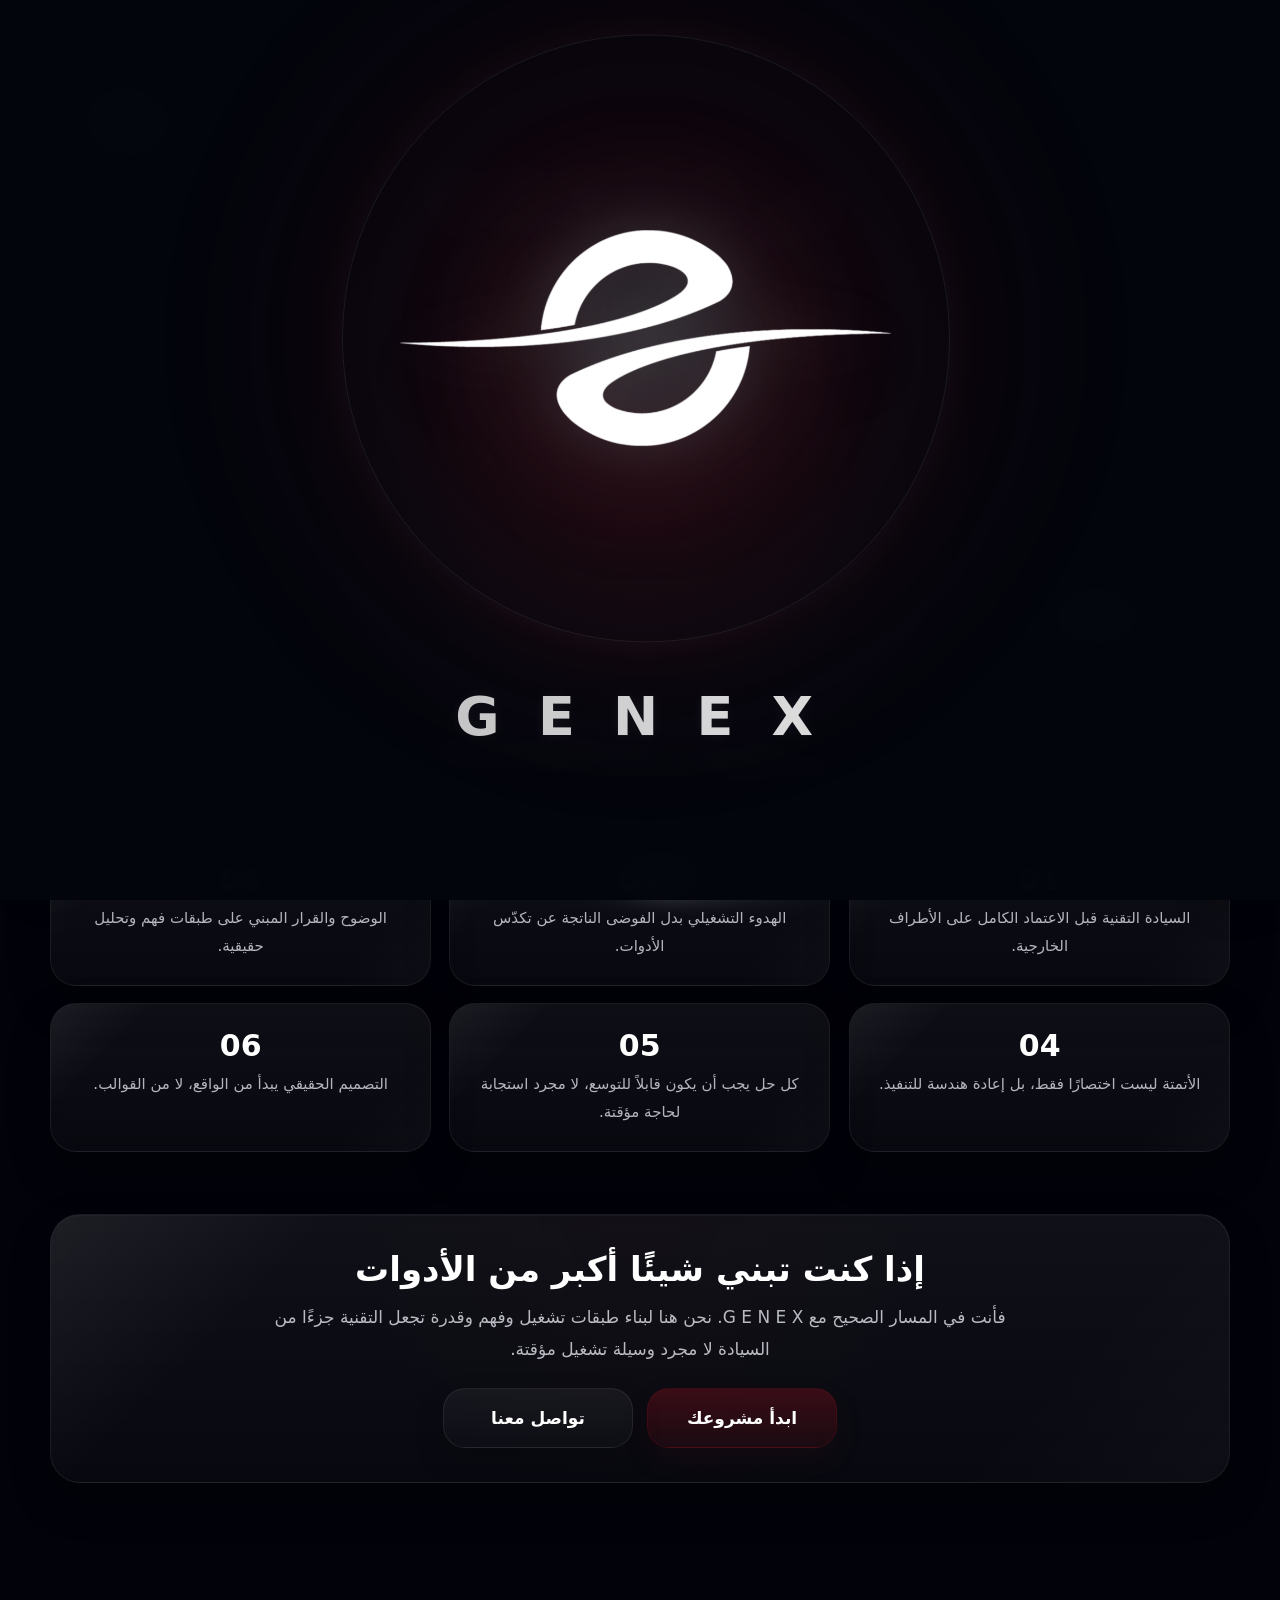
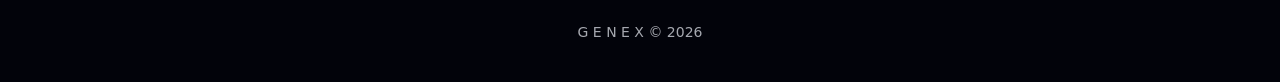
==== commit 1e2b4592: "Update about.html" ====
--- a/about.html
+++ b/about.html
@@ -39,10 +39,7 @@
       overflow-x:hidden;
     }
 
-    body{
-      font-family:system-ui,-apple-system,BlinkMacSystemFont,"Segoe UI",sans-serif;
-      padding-top:72px;
-    }
+    <body data-page="about" data-intro="false" data-music="true">
 
     a{
       color:inherit;
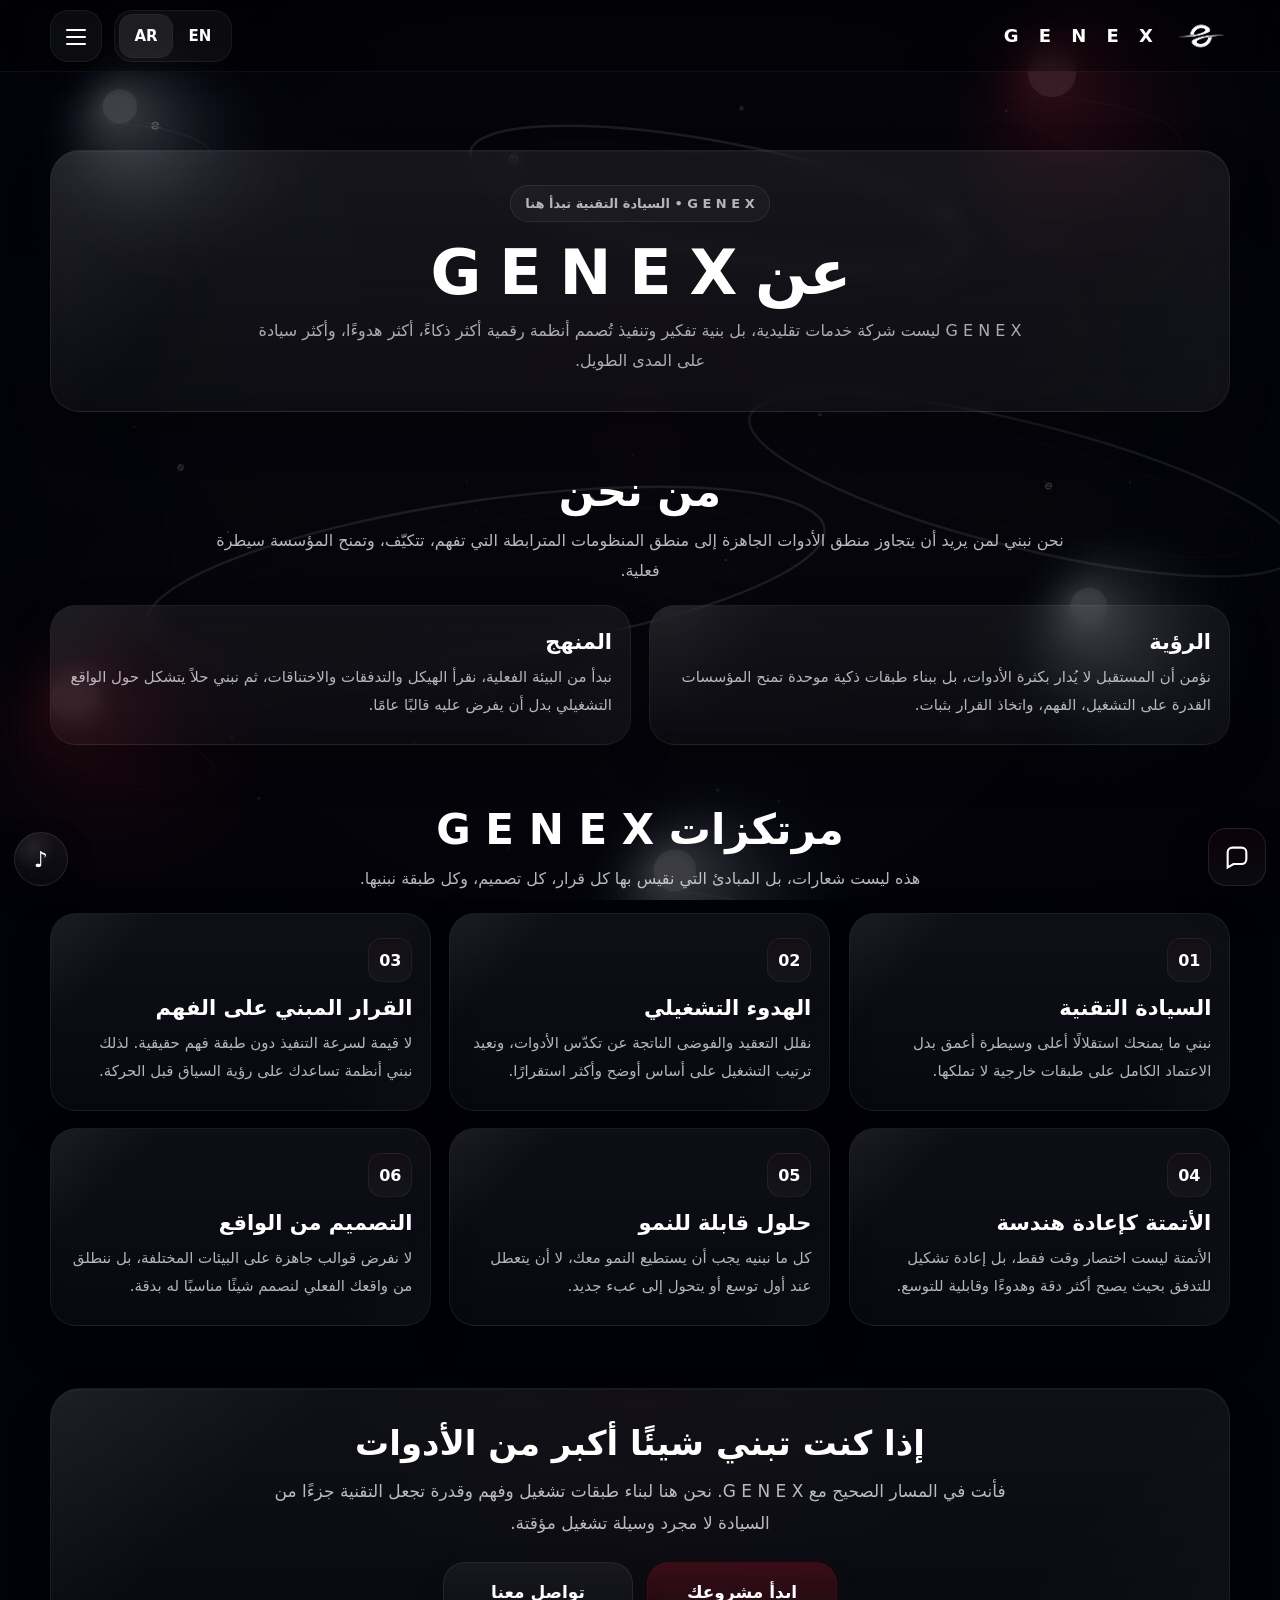
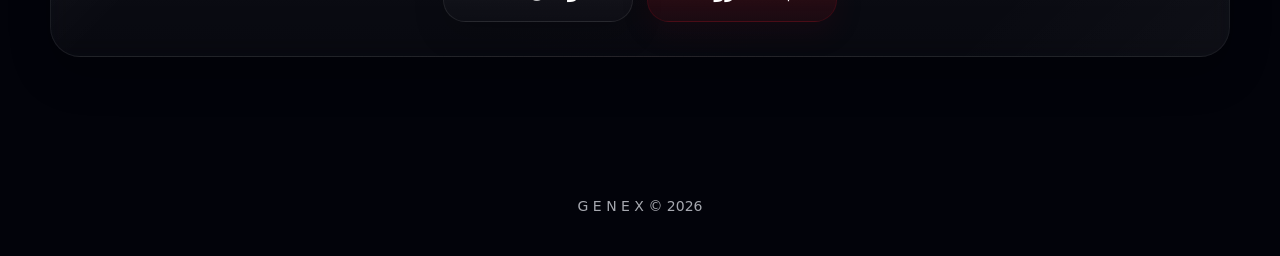
==== commit 9631c5b2: "Update about.html" ====
--- a/about.html
+++ b/about.html
@@ -39,7 +39,10 @@
       overflow-x:hidden;
     }
 
-    <body data-page="about" data-intro="false" data-music="true">
+    body{
+      font-family:system-ui,-apple-system,BlinkMacSystemFont,"Segoe UI",sans-serif;
+      padding-top:72px;
+    }
 
     a{
       color:inherit;
@@ -291,7 +294,7 @@
       display:flex;
       align-items:flex-start;
       position:relative;
-      padding:78px 0 24px !important;
+      padding:78px 0 28px !important;
     }
 
     .hero-copy{
@@ -327,11 +330,13 @@
 
     .hero-subtitle{
       margin:0 auto;
-      max-width:760px;
+      max-width:780px;
       color:rgba(245,247,255,.68);
       font-size:16px;
       line-height:1.9;
     }
+
+    /* ===== Sections ===== */
 
     .section{
       position:relative;
@@ -369,7 +374,8 @@
       gap:18px;
     }
 
-    .card{
+    .card,
+    .pillar{
       padding:24px 18px;
       border-radius:26px;
       background:linear-gradient(180deg, var(--panel-soft-1), var(--panel-soft-2));
@@ -377,26 +383,31 @@
       box-shadow:var(--shadow);
     }
 
-    .card h3{
+    .card h3,
+    .pillar h3{
       margin:0 0 10px;
       font-size:21px;
     }
 
-    .card p{
+    .card p,
+    .pillar p{
       margin:0;
       color:rgba(245,247,255,.72);
       line-height:1.85;
       font-size:15px;
     }
 
-    .pillars .card{
-      text-align:center;
-    }
-
-    .pillars strong{
-      display:block;
-      font-size:30px;
-      margin-bottom:8px;
+    .pillar .num{
+      width:44px;
+      height:44px;
+      display:grid;
+      place-items:center;
+      border-radius:14px;
+      margin-bottom:14px;
+      background:linear-gradient(180deg, rgba(90,8,18,.08), rgba(255,255,255,.03));
+      border:1px solid rgba(255,255,255,.06);
+      font-weight:800;
+      font-size:16px;
     }
 
     .cta{
@@ -465,199 +476,6 @@
       z-index:2;
     }
 
-    /* ===== Intro ===== */
-
-    .genex-intro{
-      position:fixed;
-      inset:0;
-      z-index:9999;
-      display:flex;
-      align-items:center;
-      justify-content:center;
-      background:
-        radial-gradient(circle at 50% 50%, rgba(130,16,28,.10), transparent 32%),
-        radial-gradient(circle at 50% 50%, rgba(255,255,255,.025), transparent 46%),
-        rgba(4,6,13,.985);
-      backdrop-filter:blur(18px);
-      -webkit-backdrop-filter:blur(18px);
-      opacity:1;
-      visibility:visible;
-      transition:opacity .9s ease, transform .9s ease, visibility .9s ease;
-      overflow:hidden;
-    }
-
-    .genex-intro.hidden{
-      opacity:0;
-      visibility:hidden;
-      pointer-events:none;
-      transform:scale(1.02);
-    }
-
-    .intro-core{
-      position:relative;
-      display:flex;
-      flex-direction:column;
-      align-items:center;
-      justify-content:center;
-      text-align:center;
-      width:min(96vw,1200px);
-      min-height:100vh;
-      padding:20px;
-    }
-
-    .intro-logo-wrap{
-      position:relative;
-      width:760px;
-      height:760px;
-      display:flex;
-      align-items:center;
-      justify-content:center;
-      margin:0 auto;
-    }
-
-    .intro-logo-wrap::before,
-    .intro-logo-wrap::after{
-      content:"";
-      position:absolute;
-      border-radius:50%;
-      inset:0;
-    }
-
-    .intro-logo-wrap::before{
-      inset:-10%;
-      background:
-        radial-gradient(circle, rgba(255,255,255,.10) 0%, rgba(130,16,28,.10) 26%, rgba(130,16,28,0) 74%);
-      filter:blur(28px);
-      animation:introWaveOuter 3.4s ease-in-out infinite;
-    }
-
-    .intro-logo-wrap::after{
-      inset:10%;
-      border:1px solid rgba(255,255,255,.08);
-      box-shadow:
-        0 0 40px rgba(255,255,255,.04),
-        0 0 110px rgba(130,16,28,.06);
-      animation:introWaveInner 2.8s ease-out infinite;
-    }
-
-    .intro-glow{
-      position:absolute;
-      width:420px;
-      height:420px;
-      border-radius:50%;
-      background:
-        radial-gradient(circle, rgba(255,255,255,.10) 0%, rgba(255,255,255,.04) 24%, rgba(140,18,30,.08) 42%, rgba(140,18,30,0) 74%);
-      filter:blur(30px);
-      z-index:1;
-      animation:introGlowPulse 2.8s ease-in-out infinite;
-    }
-
-    @keyframes introGlowPulse{
-      0%,100%{transform:scale(1);opacity:.74}
-      50%{transform:scale(1.08);opacity:1}
-    }
-
-    @keyframes introWaveOuter{
-      0%{transform:scale(.82);opacity:.22}
-      50%{transform:scale(1.08);opacity:.58}
-      100%{transform:scale(1.34);opacity:0}
-    }
-
-    @keyframes introWaveInner{
-      0%{transform:scale(.88);opacity:.28}
-      45%{transform:scale(1.04);opacity:.70}
-      100%{transform:scale(1.22);opacity:0}
-    }
-
-    .intro-logo{
-      width:560px;
-      height:560px;
-      object-fit:contain;
-      position:relative;
-      z-index:3;
-      display:block;
-      margin:0 auto;
-      filter:
-        drop-shadow(0 0 24px rgba(255,255,255,.10))
-        drop-shadow(0 24px 34px rgba(0,0,0,.28));
-      animation:introLogoFloat 2.8s ease-in-out infinite;
-    }
-
-    @keyframes introLogoFloat{
-      0%,100%{transform:translateY(0) rotate(0deg) scale(1)}
-      50%{transform:translateY(-8px) rotate(.25deg) scale(1.015)}
-    }
-
-    .intro-wordmark{
-      font-size:54px;
-      font-weight:900;
-      letter-spacing:.18em;
-      line-height:1;
-      margin:-26px 0 0;
-      padding-inline-start:.18em;
-      text-align:center;
-      width:100%;
-      position:relative;
-      z-index:4;
-      color:rgba(255,255,255,.96);
-      background:linear-gradient(90deg, rgba(255,255,255,.66), rgba(255,255,255,1), rgba(255,255,255,.66));
-      background-size:220% auto;
-      -webkit-background-clip:text;
-      background-clip:text;
-      -webkit-text-fill-color:transparent;
-      text-shadow:0 0 14px rgba(255,255,255,.06);
-      opacity:0;
-      transform:translateY(10px);
-      animation:
-        introTextRise .9s ease forwards,
-        introWordShine 2.8s linear infinite;
-      animation-delay:.35s, 1.1s;
-      white-space:nowrap !important;
-    }
-
-    @keyframes introWordShine{
-      0%{background-position:0% center}
-      100%{background-position:220% center}
-    }
-
-    @keyframes introTextRise{
-      to{opacity:1;transform:translateY(0)}
-    }
-
-    /* ===== INTRO LANGUAGE SPLIT ===== */
-
-    html[lang="ar"] .intro-core{
-      transform:translateY(-10%) !important;
-      left:4px !important;
-    }
-
-    html[lang="ar"] .intro-logo-wrap{
-      transform:translateY(-1%) !important;
-      left:2px !important;
-    }
-
-    html[lang="ar"] .intro-wordmark{
-      transform:translateY(-10px) !important;
-      left:0px !important;
-    }
-
-    html[lang="en"] .intro-core{
-      transform:translateY(-10%) !important;
-      left:-4px !important;
-    }
-
-    html[lang="en"] .intro-logo-wrap{
-      transform:translateY(-1%) !important;
-      left:-2px !important;
-    }
-
-    html[lang="en"] .intro-wordmark{
-      transform:translateY(-10px) !important;
-      left:2px !important;
-    }
-
-    /* ===== Critical interaction fix ===== */
-
     #backFxWrap,
     #sceneWrap,
     #frontFxWrap,
@@ -748,44 +566,12 @@
         min-width:170px !important;
         font-size:15px !important;
       }
-
-      .intro-logo-wrap{
-        width:360px;
-        height:360px;
-      }
-
-      .intro-glow{
-        width:240px;
-        height:240px;
-      }
-
-      .intro-logo{
-        width:260px;
-        height:260px;
-      }
-
-      .intro-wordmark{
-        font-size:32px;
-        letter-spacing:.14em;
-        padding-inline-start:.14em;
-        margin:-12px 0 0;
-      }
     }
   </style>
 </head>
-<body data-page="about" data-intro="false" data-music="true">
+<body data-page="about" data-music="true">
 
   <div class="page-transition" id="pageTransition"></div>
-
-  <div class="genex-intro" id="genexIntro">
-    <div class="intro-core">
-      <div class="intro-logo-wrap">
-        <div class="intro-glow"></div>
-        <img class="intro-logo" src="./assets/logo.png" alt="G E N E X Logo" />
-      </div>
-      <div class="intro-wordmark">G E N E X</div>
-    </div>
-  </div>
 
   <div id="backFxWrap" aria-hidden="true">
     <canvas id="backFxCanvas"></canvas>
@@ -811,6 +597,7 @@
     <a href="./request.html" data-i18n="nav_request" onclick="closeGXMenu()">ابدأ مشروعك</a>
     <a href="./contact.html" data-i18n="nav_contact" onclick="closeGXMenu()">تواصل</a>
     <a href="./about.html" data-i18n="nav_about" onclick="closeGXMenu()">عن G E N E X</a>
+    <a href="./join.html" data-i18n="nav_join" onclick="closeGXMenu()">انضم</a>
   </nav>
 
   <div class="genex-page-shell">
@@ -858,19 +645,19 @@
 
           <div class="grid-2">
             <div class="card genex-card">
-              <h3 data-i18n="about_card_1_title">رؤية</h3>
+              <h3 data-i18n="about_card_1_title">الرؤية</h3>
               <p data-i18n="about_card_1_desc">نؤمن أن المستقبل لا يُدار بكثرة الأدوات، بل ببناء طبقات ذكية موحدة تمنح المؤسسات القدرة على التشغيل، الفهم، واتخاذ القرار بثبات.</p>
             </div>
 
             <div class="card genex-card">
-              <h3 data-i18n="about_card_2_title">منهج</h3>
+              <h3 data-i18n="about_card_2_title">المنهج</h3>
               <p data-i18n="about_card_2_desc">نبدأ من البيئة الفعلية، نقرأ الهيكل والتدفقات والاختناقات، ثم نبني حلاً يتشكل حول الواقع التشغيلي بدل أن يفرض عليه قالبًا عامًا.</p>
             </div>
           </div>
         </div>
       </section>
 
-      <section class="section pillars">
+      <section class="section">
         <div class="container">
           <div class="section-title">
             <h2 data-i18n="about_pillars_title">مرتكزات G E N E X</h2>
@@ -878,34 +665,40 @@
           </div>
 
           <div class="grid-3">
-            <div class="card genex-card">
-              <strong>01</strong>
-              <p data-i18n="pillar_1">السيادة التقنية قبل الاعتماد الكامل على الأطراف الخارجية.</p>
+            <div class="pillar genex-card">
+              <div class="num">01</div>
+              <h3 data-i18n="pillar_1_title">السيادة التقنية</h3>
+              <p data-i18n="pillar_1_desc">نبني ما يمنحك استقلالًا أعلى وسيطرة أعمق بدل الاعتماد الكامل على طبقات خارجية لا تملكها.</p>
             </div>
 
-            <div class="card genex-card">
-              <strong>02</strong>
-              <p data-i18n="pillar_2">الهدوء التشغيلي بدل الفوضى الناتجة عن تكدّس الأدوات.</p>
+            <div class="pillar genex-card">
+              <div class="num">02</div>
+              <h3 data-i18n="pillar_2_title">الهدوء التشغيلي</h3>
+              <p data-i18n="pillar_2_desc">نقلل التعقيد والفوضى الناتجة عن تكدّس الأدوات، ونعيد ترتيب التشغيل على أساس أوضح وأكثر استقرارًا.</p>
             </div>
 
-            <div class="card genex-card">
-              <strong>03</strong>
-              <p data-i18n="pillar_3">الوضوح والقرار المبني على طبقات فهم وتحليل حقيقية.</p>
+            <div class="pillar genex-card">
+              <div class="num">03</div>
+              <h3 data-i18n="pillar_3_title">القرار المبني على الفهم</h3>
+              <p data-i18n="pillar_3_desc">لا قيمة لسرعة التنفيذ دون طبقة فهم حقيقية. لذلك نبني أنظمة تساعدك على رؤية السياق قبل الحركة.</p>
             </div>
 
-            <div class="card genex-card">
-              <strong>04</strong>
-              <p data-i18n="pillar_4">الأتمتة ليست اختصارًا فقط، بل إعادة هندسة للتنفيذ.</p>
+            <div class="pillar genex-card">
+              <div class="num">04</div>
+              <h3 data-i18n="pillar_4_title">الأتمتة كإعادة هندسة</h3>
+              <p data-i18n="pillar_4_desc">الأتمتة ليست اختصار وقت فقط، بل إعادة تشكيل للتدفق بحيث يصبح أكثر دقة وهدوءًا وقابلية للتوسع.</p>
             </div>
 
-            <div class="card genex-card">
-              <strong>05</strong>
-              <p data-i18n="pillar_5">كل حل يجب أن يكون قابلاً للتوسع، لا مجرد استجابة لحاجة مؤقتة.</p>
+            <div class="pillar genex-card">
+              <div class="num">05</div>
+              <h3 data-i18n="pillar_5_title">حلول قابلة للنمو</h3>
+              <p data-i18n="pillar_5_desc">كل ما نبنيه يجب أن يستطيع النمو معك، لا أن يتعطل عند أول توسع أو يتحول إلى عبء جديد.</p>
             </div>
 
-            <div class="card genex-card">
-              <strong>06</strong>
-              <p data-i18n="pillar_6">التصميم الحقيقي يبدأ من الواقع، لا من القوالب.</p>
+            <div class="pillar genex-card">
+              <div class="num">06</div>
+              <h3 data-i18n="pillar_6_title">التصميم من الواقع</h3>
+              <p data-i18n="pillar_6_desc">لا نفرض قوالب جاهزة على البيئات المختلفة، بل ننطلق من واقعك الفعلي لنصمم شيئًا مناسبًا له بدقة.</p>
             </div>
           </div>
         </div>
@@ -935,69 +728,77 @@
     (function () {
       const translations = {
         ar: {
-          title: "G E N E X | About",
-          description: "تعرف على G E N E X ورؤيتها في بناء الأنظمة السيادية، الأتمتة الاستراتيجية، والبنية الرقمية الذكية.",
           nav_home: "الرئيسية",
           nav_services: "الخدمات",
           nav_request: "ابدأ مشروعك",
           nav_about: "عن G E N E X",
           nav_contact: "تواصل",
+          nav_join: "انضم",
           eyebrow: "G E N E X • السيادة التقنية تبدأ هنا",
           about_title: "عن G E N E X",
           about_subtitle: "G E N E X ليست شركة خدمات تقليدية، بل بنية تفكير وتنفيذ تُصمم أنظمة رقمية أكثر ذكاءً، أكثر هدوءًا، وأكثر سيادة على المدى الطويل.",
           about_story_title: "من نحن",
           about_story_desc: "نحن نبني لمن يريد أن يتجاوز منطق الأدوات الجاهزة إلى منطق المنظومات المترابطة التي تفهم، تتكيّف، وتمنح المؤسسة سيطرة فعلية.",
-          about_card_1_title: "رؤية",
+          about_card_1_title: "الرؤية",
           about_card_1_desc: "نؤمن أن المستقبل لا يُدار بكثرة الأدوات، بل ببناء طبقات ذكية موحدة تمنح المؤسسات القدرة على التشغيل، الفهم، واتخاذ القرار بثبات.",
-          about_card_2_title: "منهج",
+          about_card_2_title: "المنهج",
           about_card_2_desc: "نبدأ من البيئة الفعلية، نقرأ الهيكل والتدفقات والاختناقات، ثم نبني حلاً يتشكل حول الواقع التشغيلي بدل أن يفرض عليه قالبًا عامًا.",
           about_pillars_title: "مرتكزات G E N E X",
           about_pillars_desc: "هذه ليست شعارات، بل المبادئ التي نقيس بها كل قرار، كل تصميم، وكل طبقة نبنيها.",
-          pillar_1: "السيادة التقنية قبل الاعتماد الكامل على الأطراف الخارجية.",
-          pillar_2: "الهدوء التشغيلي بدل الفوضى الناتجة عن تكدّس الأدوات.",
-          pillar_3: "الوضوح والقرار المبني على طبقات فهم وتحليل حقيقية.",
-          pillar_4: "الأتمتة ليست اختصارًا فقط، بل إعادة هندسة للتنفيذ.",
-          pillar_5: "كل حل يجب أن يكون قابلاً للتوسع، لا مجرد استجابة لحاجة مؤقتة.",
-          pillar_6: "التصميم الحقيقي يبدأ من الواقع، لا من القوالب.",
+          pillar_1_title: "السيادة التقنية",
+          pillar_1_desc: "نبني ما يمنحك استقلالًا أعلى وسيطرة أعمق بدل الاعتماد الكامل على طبقات خارجية لا تملكها.",
+          pillar_2_title: "الهدوء التشغيلي",
+          pillar_2_desc: "نقلل التعقيد والفوضى الناتجة عن تكدّس الأدوات، ونعيد ترتيب التشغيل على أساس أوضح وأكثر استقرارًا.",
+          pillar_3_title: "القرار المبني على الفهم",
+          pillar_3_desc: "لا قيمة لسرعة التنفيذ دون طبقة فهم حقيقية. لذلك نبني أنظمة تساعدك على رؤية السياق قبل الحركة.",
+          pillar_4_title: "الأتمتة كإعادة هندسة",
+          pillar_4_desc: "الأتمتة ليست اختصار وقت فقط، بل إعادة تشكيل للتدفق بحيث يصبح أكثر دقة وهدوءًا وقابلية للتوسع.",
+          pillar_5_title: "حلول قابلة للنمو",
+          pillar_5_desc: "كل ما نبنيه يجب أن يستطيع النمو معك، لا أن يتعطل عند أول توسع أو يتحول إلى عبء جديد.",
+          pillar_6_title: "التصميم من الواقع",
+          pillar_6_desc: "لا نفرض قوالب جاهزة على البيئات المختلفة، بل ننطلق من واقعك الفعلي لنصمم شيئًا مناسبًا له بدقة.",
           about_cta_title: "إذا كنت تبني شيئًا أكبر من الأدوات",
           about_cta_desc: "فأنت في المسار الصحيح مع G E N E X. نحن هنا لبناء طبقات تشغيل وفهم وقدرة تجعل التقنية جزءًا من السيادة لا مجرد وسيلة تشغيل مؤقتة.",
           about_cta_btn_1: "ابدأ مشروعك",
           about_cta_btn_2: "تواصل معنا"
         },
         en: {
-          title: "G E N E X | About",
-          description: "Learn about G E N E X and its vision for sovereign systems, strategic automation, and intelligent digital infrastructure.",
           nav_home: "Home",
           nav_services: "Services",
           nav_request: "Start Project",
           nav_about: "About G E N E X",
           nav_contact: "Contact",
+          nav_join: "Join",
           eyebrow: "G E N E X • Technical Sovereignty Starts Here",
           about_title: "About G E N E X",
-          about_subtitle: "G E N E X is not a conventional service firm. It is a structure of thinking and execution designed to build smarter, calmer, and more sovereign digital systems over the long term.",
+          about_subtitle: "G E N E X is not a conventional service company. It is a structure of thinking and execution that designs smarter, calmer, and more sovereign digital systems over the long term.",
           about_story_title: "Who We Are",
-          about_story_desc: "We build for those who want to move beyond ready-made tools into the logic of interconnected systems that understand, adapt, and provide real operational control.",
+          about_story_desc: "We build for those who want to move beyond ready-made tools into the logic of interconnected systems that understand, adapt, and provide real control.",
           about_card_1_title: "Vision",
-          about_card_1_desc: "We believe the future is not managed by tool accumulation, but by building unified intelligent layers that give organizations stability in operation, understanding, and decision-making.",
+          about_card_1_desc: "We believe the future is not managed through tool accumulation, but through unified intelligent layers that give organizations stability in operation, understanding, and decision-making.",
           about_card_2_title: "Method",
-          about_card_2_desc: "We begin from the real environment, study structure, flows, and bottlenecks, then build a solution shaped around operational reality rather than forcing a generic template onto it.",
+          about_card_2_desc: "We begin from the real environment, study structure, flows, and bottlenecks, then build a solution shaped around operational reality instead of forcing a general template onto it.",
           about_pillars_title: "G E N E X Pillars",
-          about_pillars_desc: "These are not slogans. They are the principles by which we measure every decision, every design, and every layer we build.",
-          pillar_1: "Technical sovereignty before full dependence on external parties.",
-          pillar_2: "Operational calm instead of the chaos created by stacked tools.",
-          pillar_3: "Clarity and decision-making built on real layers of understanding and analysis.",
-          pillar_4: "Automation is not only acceleration, but redesigning execution itself.",
-          pillar_5: "Every solution must be scalable, not merely a response to a temporary need.",
-          pillar_6: "Real design begins with reality, not with templates.",
+          about_pillars_desc: "These are not slogans. They are the principles by which we measure every decision, design, and layer we build.",
+          pillar_1_title: "Technical Sovereignty",
+          pillar_1_desc: "We build what gives you greater independence and deeper control instead of full dependence on external layers you do not own.",
+          pillar_2_title: "Operational Calm",
+          pillar_2_desc: "We reduce the complexity and chaos created by stacked tools and reorganize operations on a clearer, more stable foundation.",
+          pillar_3_title: "Decision Through Understanding",
+          pillar_3_desc: "Speed of execution is not enough without real understanding. We build systems that help you see context before movement.",
+          pillar_4_title: "Automation as Re-engineering",
+          pillar_4_desc: "Automation is not only time-saving. It is a redesign of flow so it becomes more precise, calm, and scalable.",
+          pillar_5_title: "Scalable Solutions",
+          pillar_5_desc: "Everything we build must grow with you, not collapse at the first expansion or become a new burden.",
+          pillar_6_title: "Design from Reality",
+          pillar_6_desc: "We do not impose ready-made templates on different environments. We begin from your actual reality and design something precise for it.",
           about_cta_title: "If You Are Building Something Bigger Than Tools",
-          about_cta_desc: "Then you are on the right path with G E N E X. We are here to build operating layers, understanding, and capability that make technology part of sovereignty, not a temporary operational aid.",
+          about_cta_desc: "Then you are on the right path with G E N E X. We are here to build layers of operation, understanding, and capability that make technology part of sovereignty, not just a temporary aid.",
           about_cta_btn_1: "Start Your Project",
           about_cta_btn_2: "Contact Us"
         }
       };
 
-      const metaDescription = document.querySelector('meta[name="description"]');
-
       function applyLanguage(lang) {
         const dict = translations[lang];
         if (!dict) return;
@@ -1006,16 +807,10 @@
         document.documentElement.dir = lang === "ar" ? "rtl" : "ltr";
         localStorage.setItem("genex_lang", lang);
 
-        if (dict.title) document.title = dict.title;
-        if (metaDescription && dict.description) {
-          metaDescription.setAttribute("content", dict.description);
-        }
-
         document.querySelectorAll("[data-i18n]").forEach((el) => {
           const key = el.getAttribute("data-i18n");
           if (!dict[key]) return;
-          if (el.hasAttribute("data-i18n-html")) el.innerHTML = dict[key];
-          else el.textContent = dict[key];
+          el.textContent = dict[key];
         });
 
         document.querySelectorAll(".lang-switch button").forEach((btn) => {
@@ -1067,9 +862,6 @@
     }
   </script>
 
-  
-  <script src="./assets/genex-intro.js"></script>
-
   <script src="./assets/genex-fx.js?v=9901"></script>
   <script src="./assets/genex-engine-v2.js?v=9901"></script>
 </body>
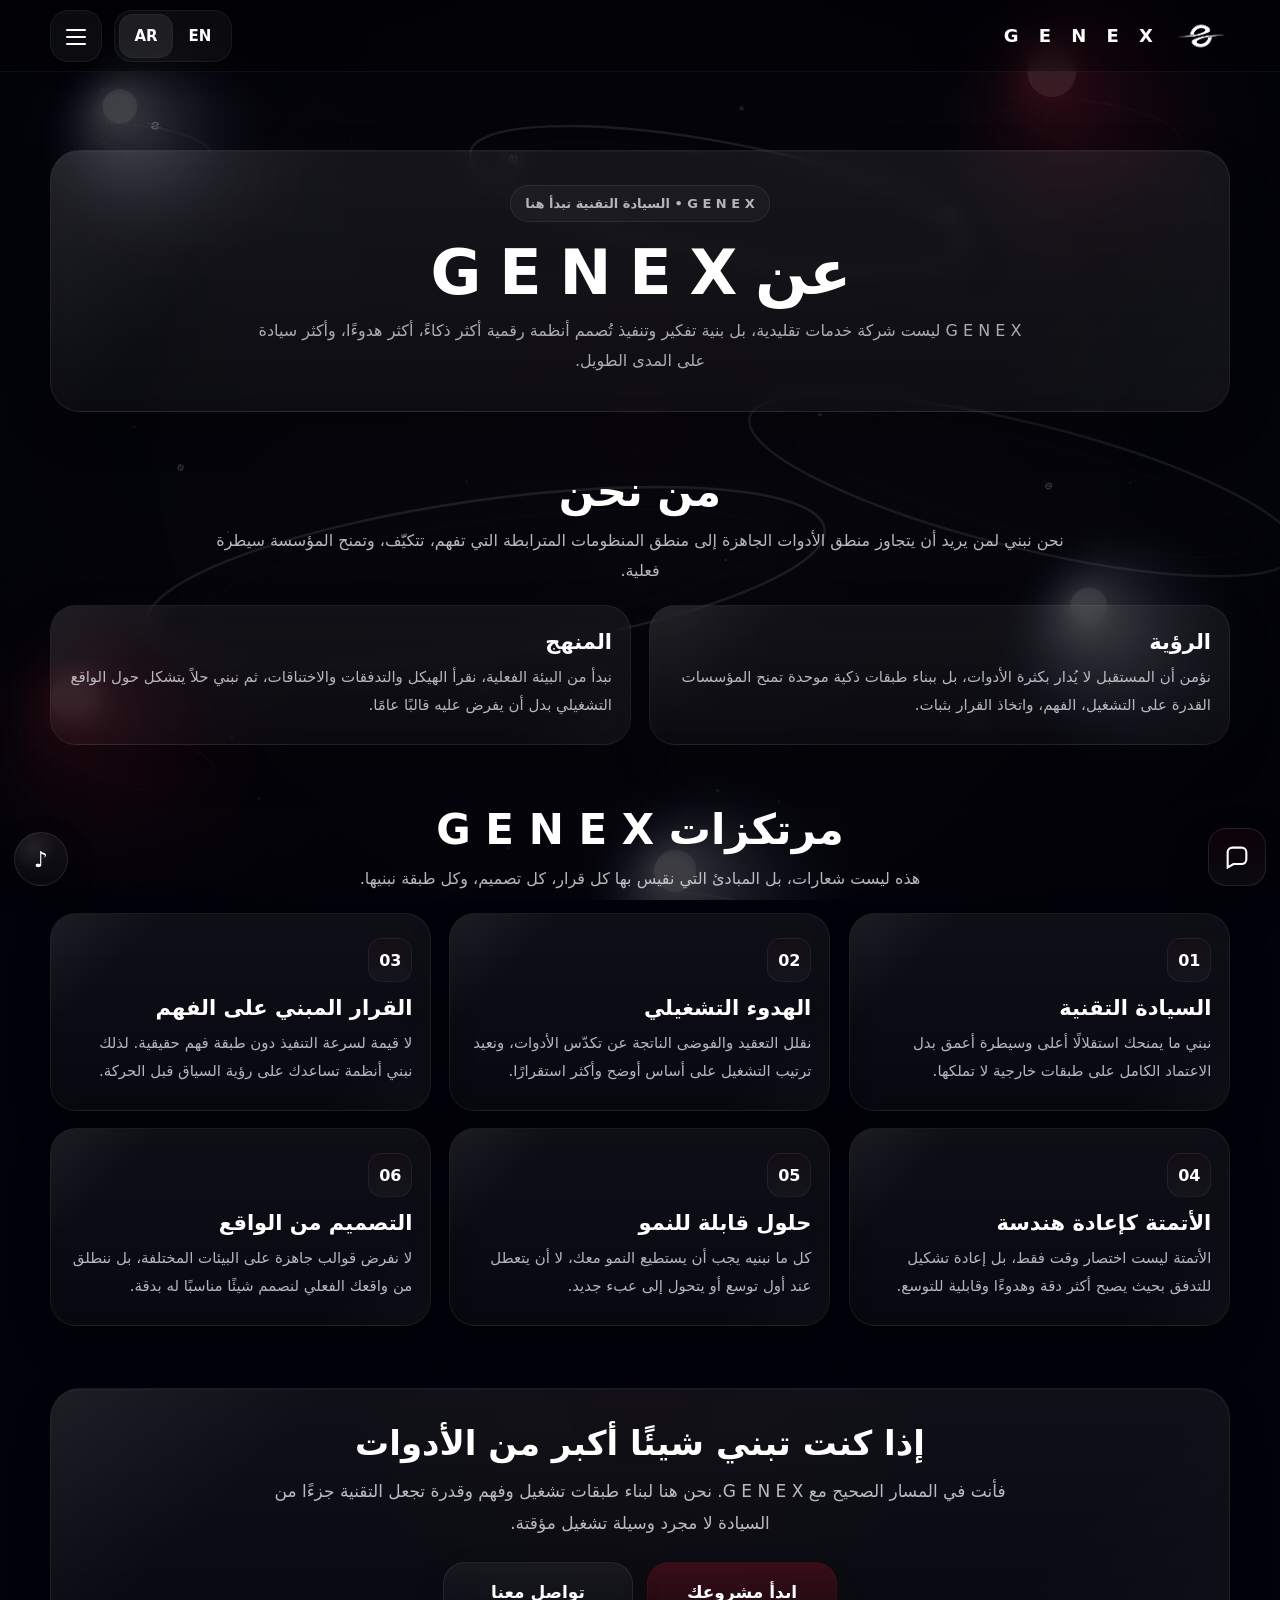
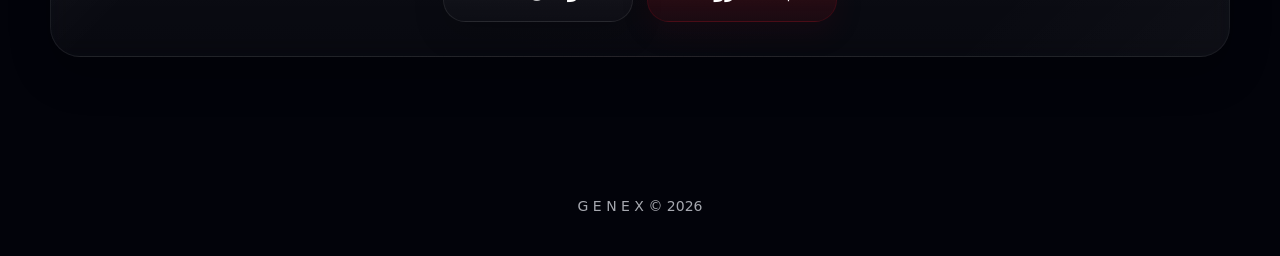
==== commit 39013de3: "Update about.html" ====
--- a/about.html
+++ b/about.html
@@ -596,8 +596,9 @@
     <a href="./services.html" data-i18n="nav_services" onclick="closeGXMenu()">الخدمات</a>
     <a href="./request.html" data-i18n="nav_request" onclick="closeGXMenu()">ابدأ مشروعك</a>
     <a href="./contact.html" data-i18n="nav_contact" onclick="closeGXMenu()">تواصل</a>
+    <a href="./join.html" data-i18n="nav_join" onclick="closeGXMenu()">انضم</a>
     <a href="./about.html" data-i18n="nav_about" onclick="closeGXMenu()">عن G E N E X</a>
-    <a href="./join.html" data-i18n="nav_join" onclick="closeGXMenu()">انضم</a>
+    
   </nav>
 
   <div class="genex-page-shell">
